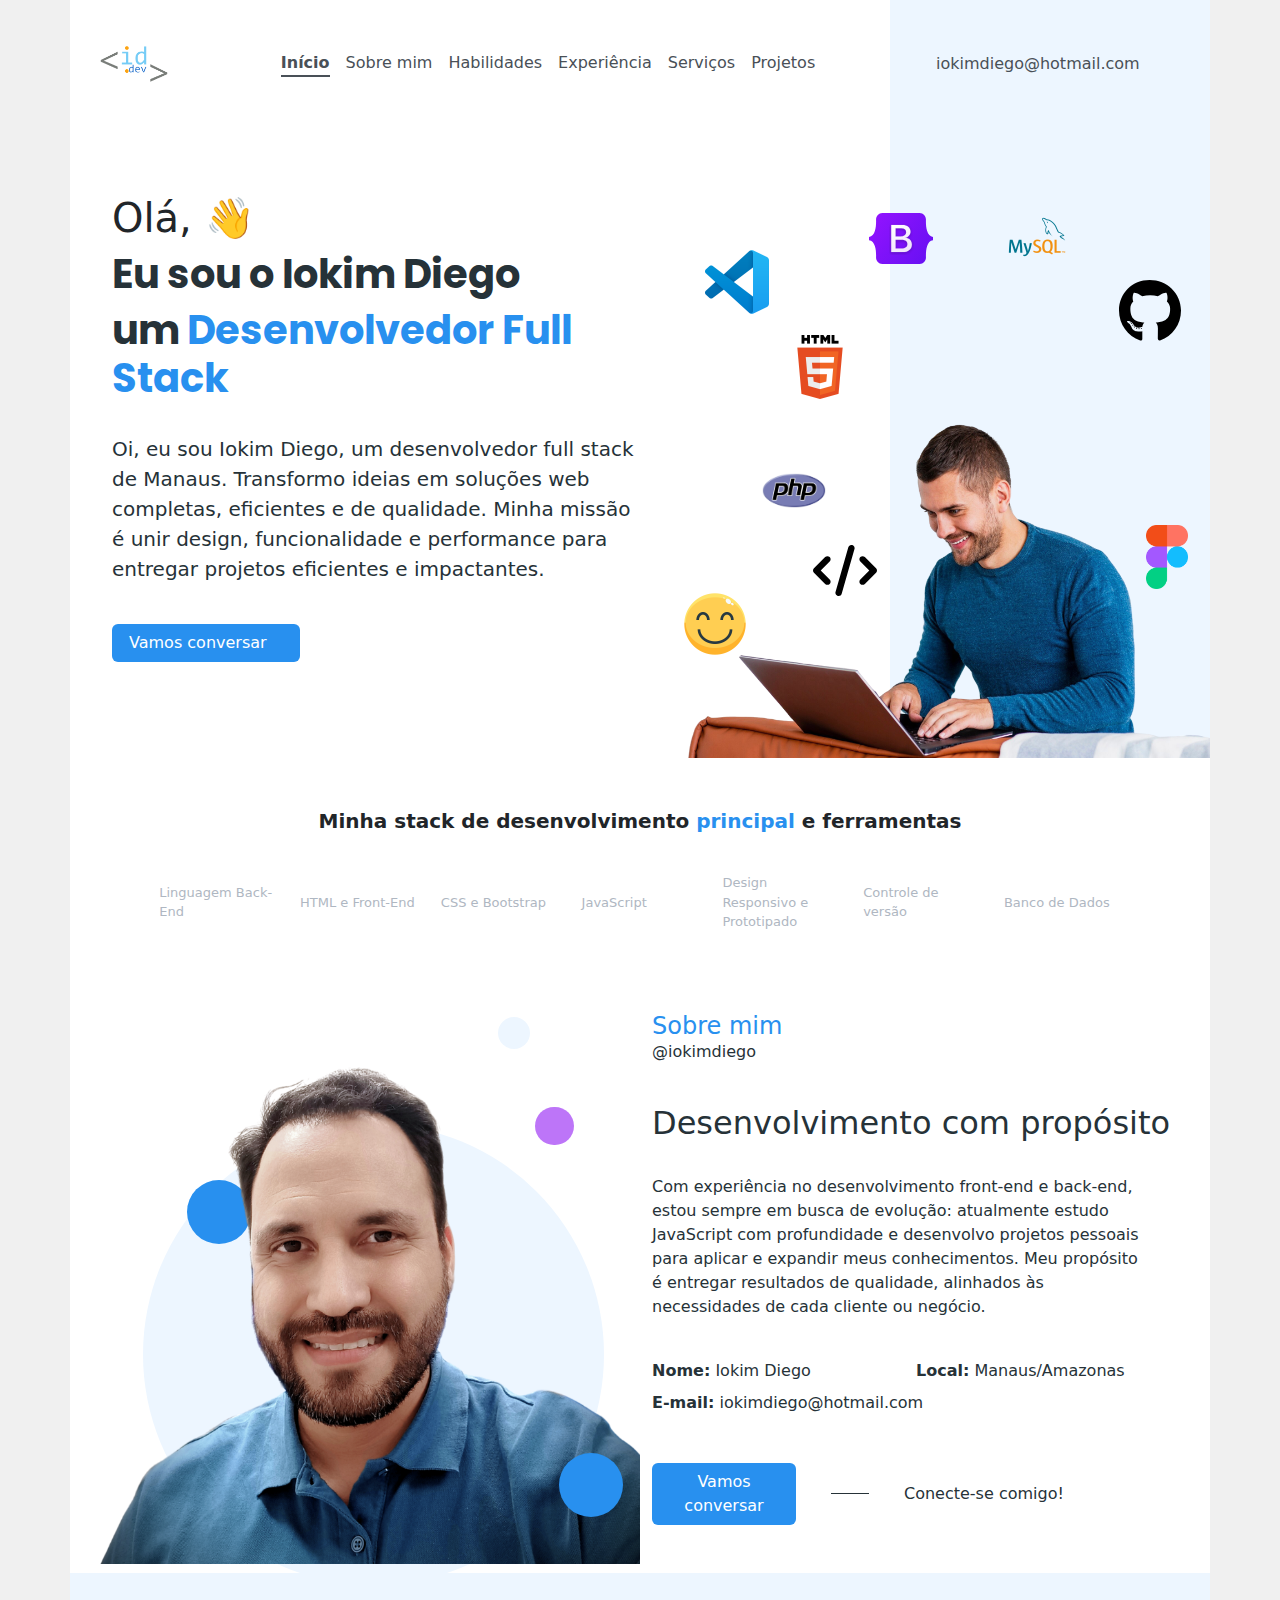
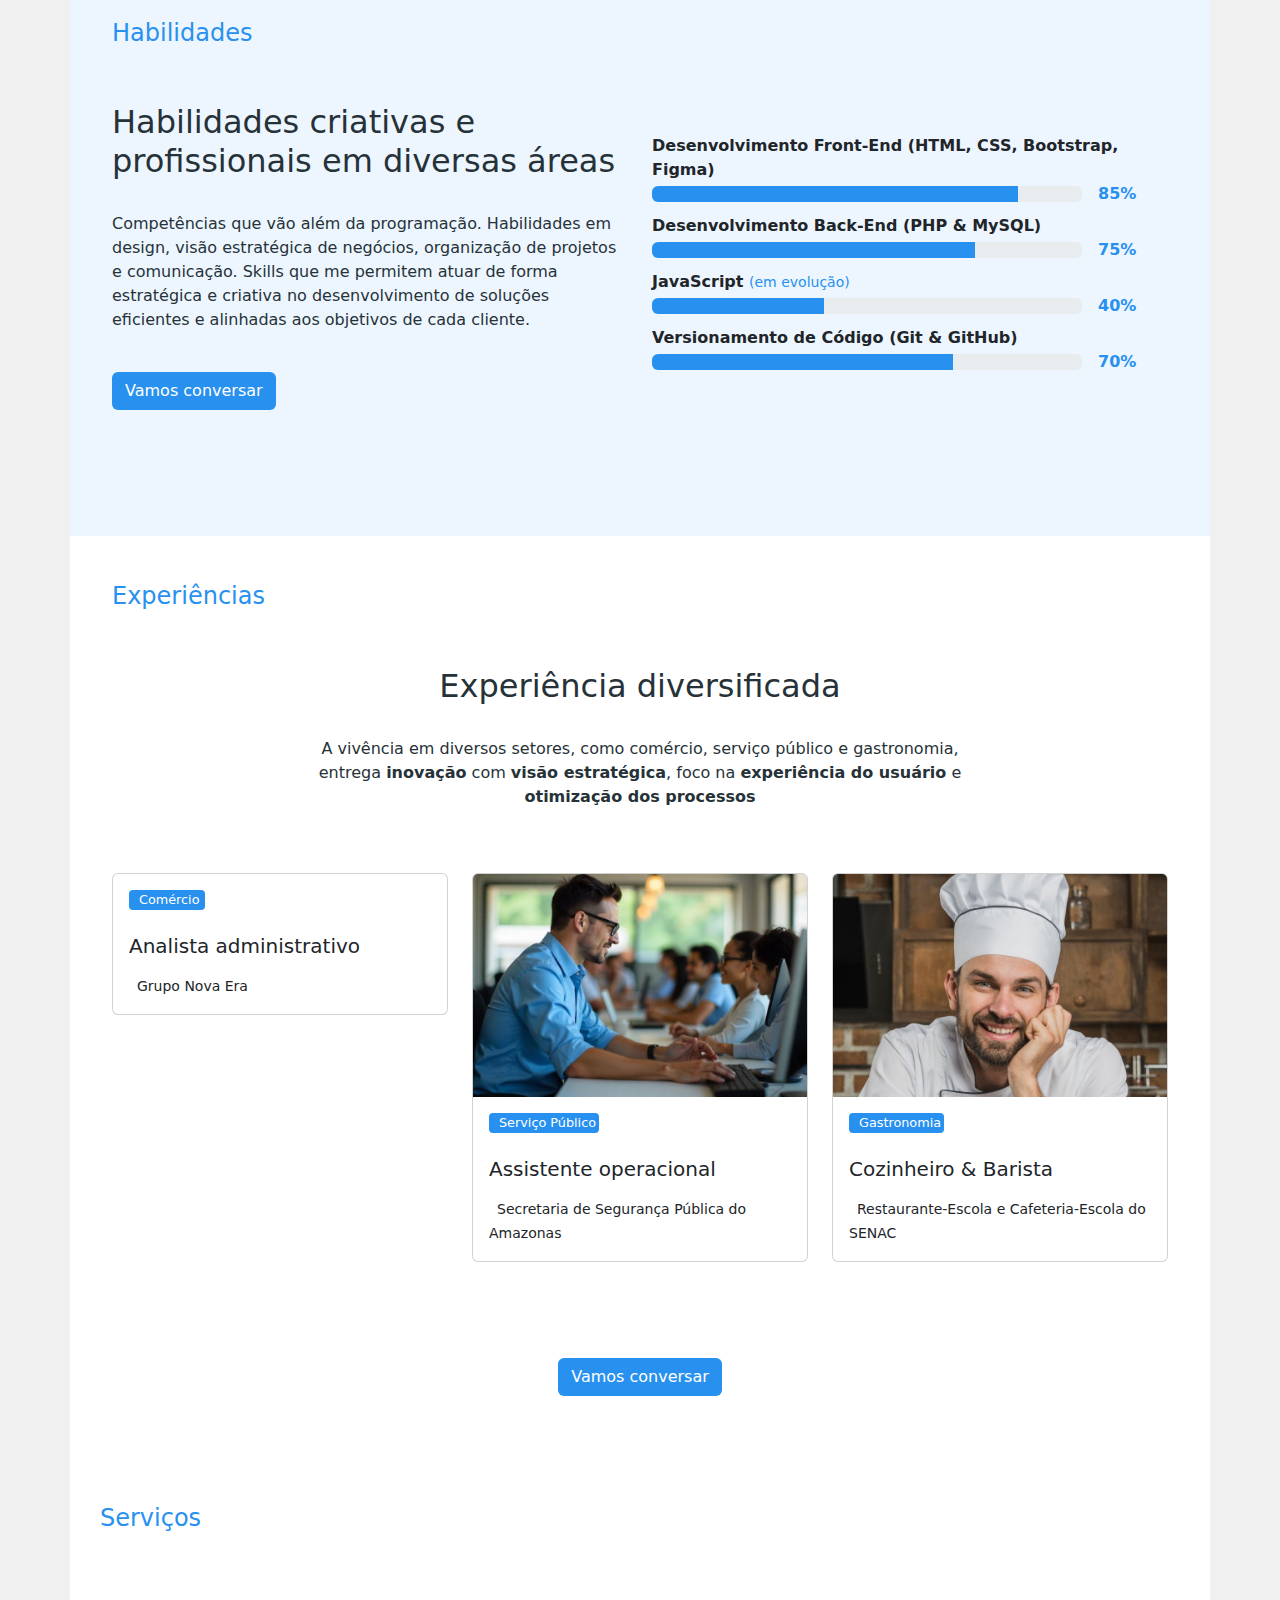
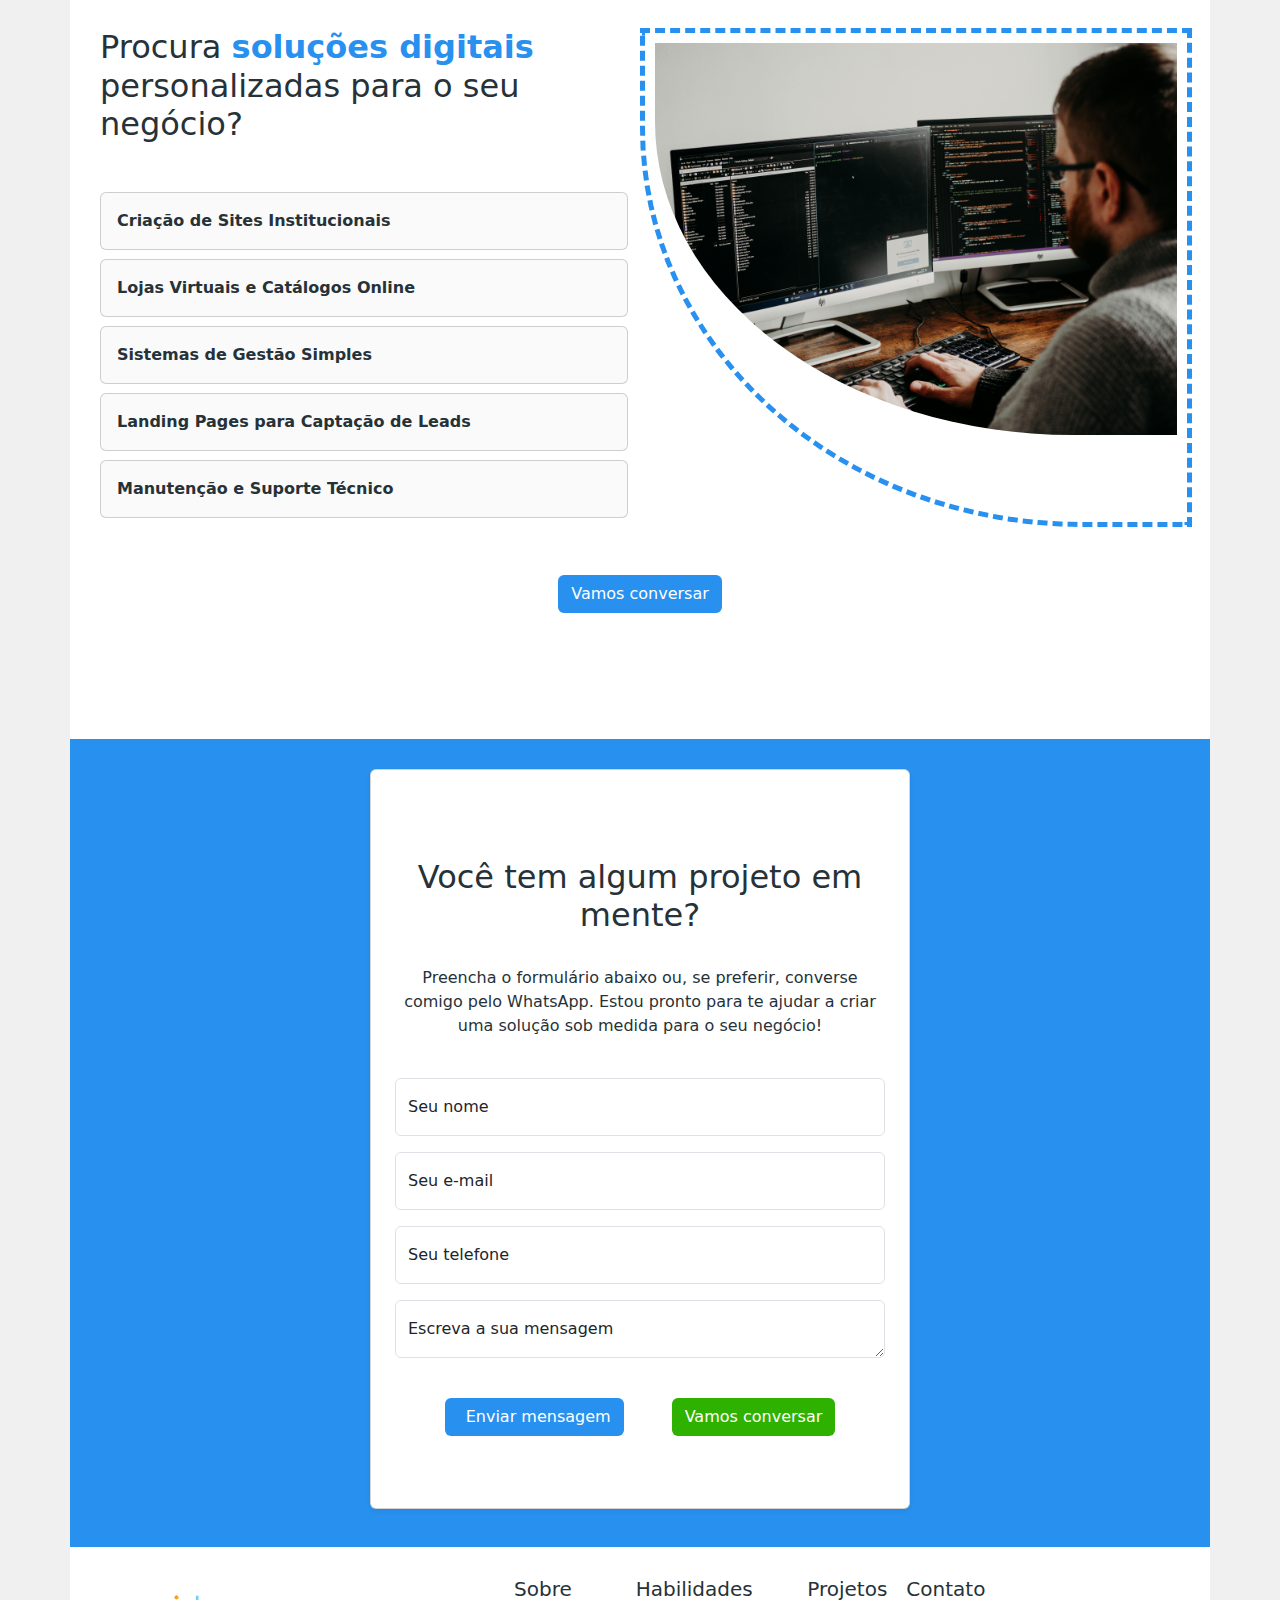
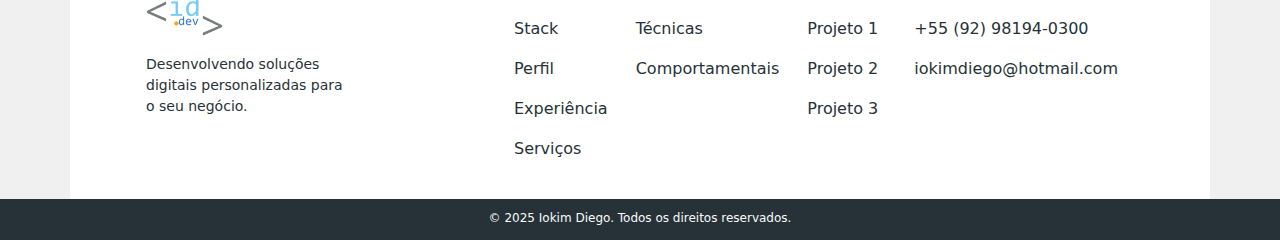
==== index.html @ f110af03 "fix(Stacks): Corrige o padding-bottom do botão conversar" ====
<!DOCTYPE html>
<html lang="pt-br">
<head>
    <meta charset="UTF-8">
    <meta name="viewport" content="width=device-width, initial-scale=1.0">
    <meta name="description" content="Portfólio de Iokim Diego, Full Stack Developer. Confira meus projetos em desenvolvimento web, design de interfaces e programação. Vamos criar algo incrível juntos!">
    <link rel="shortcut icon" href="assets/img/logo-id-dev.png">
    <link rel="stylesheet" href="assets/css/bootstrap.css">
    <link rel="stylesheet" href="assets/css/1.style-index.css">
    <link rel="stylesheet" href="https://cdnjs.cloudflare.com/ajax/libs/font-awesome/6.5.1/css/all.min.css" integrity="sha512-DTOQO9RWCH3ppGqcWaEA1BIZOC6xxalwEsw9c2QQeAIftl+Vegovlnee1c9QX4TctnWMn13TZye+giMm8e2LwA==" crossorigin="anonymous" referrerpolicy="no-referrer" />
    <link rel="preconnect" href="https://fonts.googleapis.com">
    <link rel="preconnect" href="https://fonts.gstatic.com" crossorigin>
    <link href="https://fonts.googleapis.com/css2?family=Poppins:wght@400;700&display=swap" rel="stylesheet">
    <title>Iokim Diego - Full Stack Developer</title>
</head>
<body>
    <header>
        <!-- Início da Barra de Navegação (Topo da Página)-->
         <div class="container-fluid d-flex align-items-center sticty-top d-block">
            <div class="container pb-5">
                <div class="row pb-5">
                    <!--Início da Logomarca do site-->
                    <div class="col-lg-1 col-12 text-lg-start text-center">
                        <a href="/index.html">
                            <img class="img-fluid" src="assets/img/logo-id-dev.png" width="70rem" alt="Logomarca do site">
                        </a>
                    </div>
                    <!--Fim da Logomarca do site-->
                    <!-- Início do Menu de Navegação-->
                     <div class="col-8 d-flex justify-content-center align-items-center">
                        <div>
                            <nav class="navbar navbar-expand-lg nav-underline">
                                <a href="#" class="nav-link active text-light-emphasis">Início</a>
                                <a href="#" class="nav-link text-light-emphasis">Sobre mim</a>
                                <a href="#" class="nav-link text-light-emphasis">Habilidades</a>
                                <a href="#" class="nav-link text-light-emphasis">Experiência</a>
                                <a href="#" class="nav-link text-light-emphasis">Serviços</a>
                                <a href="#" class="nav-link text-light-emphasis">Projetos</a>
                            </nav>
                        </div>
                    </div>
                    <!-- Fim do Menu de Navegação-->
                    <!-- Início do Link de e-mail -->
                     <div class="link-email col-3 d-flex justify-content-start align-items-center text-center">
                        <a class="nav-link text-light-emphasis" href=""><i class="fa-regular fa-envelope destaque-azul"></i><span class="ps-2">iokimdiego@hotmail.com</span></a>
                    </div>
                    <!-- Fim do Link de e-mail -->
                    <div class="caixa-azul-banner"></div> <!-- Retângulo azul -->
                </div>
            </div>
         </div>
        <!-- Fim da Barra de Navegação (Topo da Página)-->
    </header>
    <main>
        <!-- Início da Seção Banner -->
        <section class="banner container pt-0 pb-0 pe-0">
            <div class="container-fluid">
                <div class="row">
                    <div class="col-6 pb-5 mb-5">
                        <span class="lead display-6">Olá, 👋</span>
                        <h1 class="titulo-principal azul-escuro display-6 lead fw-bolder pt-2">Eu sou o Iokim Diego</h1>
                        <h1 class="titulo-principal azul-escuro display-6 lead fw-bolder">um <span class="destaque-azul">Desenvolvedor Full Stack</span></h1>
                        <p class="lead azul-escuro pt-4 pb-4">Oi, eu sou Iokim Diego, um desenvolvedor full stack de Manaus. Transformo ideias em soluções web completas, eficientes e de qualidade. Minha missão é unir design, funcionalidade e performance para entregar projetos eficientes e impactantes.</p>
                        <a href="#" class="btn btn-padrao ps-3 pe-3" role="button" data-bs-toggle="button">
                            <span class="pe-3">Vamos conversar</span><i class="fa-solid fa-chevron-right"></i>
                        </a>
                    </div>
                    <div class="col-6 foto-web-developer pb-0">
                        <img src="assets/img/smiley-man-working-laptop-from-home-transparente.png" alt="Foto de um Web Developer">
                        <div class="stack1"><img src="assets/img/icons/Visual_Studio_Code_1.35_icon.svg.png" alt="Logo Visual Studio"></div>
                        <div class="stack2"><img src="assets/img/icons/Bootstrap_logo.svg" alt="Logo bootstrap"></div>
                        <div class="stack3"><img src="assets/img/icons/HTML5_logo_and_wordmark.svg.png" alt="Logo HTML 5"></div>
                        <div class="stack4"><img src="assets/img/icons/Figma-logo.svg.png" alt="Logo Figma"></div>
                        <div class="stack5"><img src="assets/img/icons/PHP-logo.svg.png" alt="Logo PHP"></div>
                        <div class="stack6"><img src="assets/img/icons/github-brands.svg" alt="Logo GitHub"></div>
                        <div class="stack7"><img src="assets/img/icons/smile.png" alt="Smile"></div>
                        <div class="stack8"><img src="assets/img/icons/code-solid.svg" alt="Código"></div>
                        <div class="stack9"><img src="assets/img/icons/mysql-4096.png" alt="Logo MySQL"></div>
                        <div class="caixa-azul-banner"></div> <!-- Retângulo azul -->
                    </div>
                </div>
            </div>
        </section>
        <!-- Fim da Seção Banner -->
        <section class="stacks container pt-5">
            <div class="container-fluid">
                <div class="row pb-3">
                    <p class="lead text-center fw-bolder">Minha stack de desenvolvimento <span class="destaque-azul">principal</span> e ferramentas</p>
                </div>
                <div class="row">
                    <div class="stacks-brands d-flex justify-content-center text-center align-items-center">
                        <div class="col-2 d-flex align-items-center">
                            <i class="fa-brands fa-php"></i><span> Linguagem Back-End</span>
                        </div>
                        <div class="d-flex align-items-center">
                            <i class="fa-brands fa-html5"></i><span> HTML e Front-End</span>
                        </div>
                        <div class="d-flex align-items-center">
                            <i class="fa-brands fa-css3-alt"></i><span> CSS e Bootstrap</span>
                        </div>
                        <div class="d-flex align-items-center">
                            <i class="fa-brands fa-square-js"></i><span> JavaScript</span>
                        </div>
                        <div class="d-flex align-items-center">
                            <i class="fa-brands fa-figma"></i><span> Design Responsivo e Prototipado</span>
                        </div>
                        <div class="d-flex align-items-center">
                            <i class="fa-brands fa-github"></i><span>Controle de versão</span>
                        </div>
                        <div class="d-flex align-items-center">
                            <i class="fa-solid fa-database"></i><span>Banco de Dados</span>
                        </div>
                    </div>
                </div>
            </div>
        </section>
        <!-- Fim da Seção Stacks -->
        <section class="sobre-mim container pb-0">
            <div class="continer-fluid">
                <div class="row">
                    <div class="foto-iokim col-6">
                        <div class="fundo-circulo-azul"></div>
                        <div class="icon1"><i class="fa-solid fa-user-graduate"></i></div>
                        <div class="icon2"><i class="fa-solid fa-briefcase"></i></div>
                        <div class="icon3"></div>
                        <div class="icon4"><i class="fa-solid fa-code"></i></div>
                        <img class="img-fluid" src="assets/img/5.png" alt="Foto do Iokim">
                    </div>
                    <div class="texto-sobre-mim col-6">
                        <div class="row">   
                            <h4 class="destaque-azul pb-0 mb-0">Sobre mim</h4>
                            <p class="azul-escuro pb-4">@iokimdiego</p>
                            <h2 class="azul-escuro pb-4">Desenvolvimento com propósito</h2>
                            <p class="azul-escuro pb-4 pe-5">Com experiência no desenvolvimento front-end e back-end, estou sempre em busca de evolução: atualmente estudo JavaScript com profundidade e desenvolvo projetos pessoais para aplicar e expandir meus conhecimentos. Meu propósito é entregar resultados de qualidade, alinhados às necessidades de cada cliente ou negócio.</p>
                            <div class="azul-escuro pb-5">
                                <div class="d-flex justify-content-between pb-2">
                                    <div class="col-6">
                                        <strong class="">Nome:</strong><span class=""> Iokim Diego</span>
                                    </div>
                                    <div class="col-6">
                                        <strong class="">Local:</strong><span class=""> Manaus/Amazonas</span>
                                    </div>
                                </div>    
                                <div class="">
                                    <strong>E-mail:</strong><span class=""> iokimdiego@hotmail.com</span>
                                </div>
                            </div>
                        </div>
                        <div class="row azul-escuro align-items-center justify-content-between pe-5 pb-4 mb-4">
                            <div class="col-4">
                                <a href="#" class="btn btn-padrao" role="button" data-bs-toggle="button"><i class="fa-brands fa-whatsapp"></i> Vamos conversar</a>
                            </div>
                            <div class="linha col-1 d-flex"></div>
                            <div class="col-6 d-flex justify-content-between align-items-center">
                                <span class="azul-escuro">Conecte-se comigo!</span>
                                <div class="rede-social">
                                    <a href="https://www.linkedin.com/in/iokimdiego/" target="_blank" rel="noopener noreferrer"><i class="fa-brands fa-linkedin"></i></a>
                                    <a href="https://github.com/iokimdiego" target="_blank" rel="noopener noreferrer"><i class="fa-brands fa-square-github"></i></a>
                                </div>
                            </div>
                        </div>
                    </div>
                </div>
            </div>
        </section>
        <!-- Fim da seção Sobre mim -->
        <section class="skills container">
            <div class="container-fluid">
                <div class="row">
                    <div class="col-6 pb-5 mb-5">
                        <h4 class="destaque-azul pt-3 pb-5">Habilidades</h4>
                        <h2 class="azul-escuro pb-4">Habilidades criativas e profissionais em diversas áreas</h2>
                        <p class="azul-escuro pb-4">Competências que vão além da programação. Habilidades em design, visão estratégica de negócios, organização de projetos e comunicação. Skills que me permitem atuar de forma estratégica e criativa no desenvolvimento de soluções eficientes e alinhadas aos objetivos de cada cliente.</p>
                        <a href="#" class="btn btn-padrao" role="button" data-bs-toggle="button"><i class="fa-brands fa-whatsapp"></i> Vamos conversar</a>
                    </div>
                    <div class="col-6 d-flex align-items-center">
                        <div class="col-12">
                            <!-- 1ª Skill -->
                            <p class="fw-bolder pb-0 mb-0">Desenvolvimento Front-End (HTML, CSS, Bootstrap, Figma)</p>
                            <div class="d-flex align-items-center">
                                <div class="col-10 progress justify-content-between" role="progressbar" aria-label="Basic example" aria-valuenow="85" aria-valuemin="0" aria-valuemax="100">
                                    <div class="progress-bar fundo-azul" style="width: 85%"></div>
                                </div>
                                <span class="destaque-azul fw-bolder ps-3">85%</span>
                            </div>
                            <!-- 2ª Skill -->
                            <p class="fw-bolder mt-2 mb-0">Desenvolvimento Back-End (PHP & MySQL)</p>
                            <div class="d-flex align-items-center">
                                <div class="col-10 progress justify-content-between" role="progressbar" aria-label="Basic example" aria-valuenow="75" aria-valuemin="0" aria-valuemax="100">
                                    <div class="progress-bar fundo-azul" style="width: 75%"></div>
                                </div>
                                <span class="destaque-azul fw-bolder ps-3">75%</span>
                            </div>
                            <!-- 3ª Skill -->
                            <p class="fw-bolder mt-2 mb-0">JavaScript <small class="fw-normal destaque-azul">(em evolução)</small></p>
                            <div class="d-flex align-items-center">
                                <div class="col-10 progress justify-content-between" role="progressbar" aria-label="Basic example" aria-valuenow="40" aria-valuemin="0" aria-valuemax="100">
                                    <div class="progress-bar fundo-azul" style="width: 40%"></div>
                                </div>
                                <span class="destaque-azul fw-bolder ps-3">40%</span>
                            </div>
                            <!-- 4ª Skill -->
                            <p class="fw-bolder mt-2 mb-0">Versionamento de Código (Git & GitHub)</p>
                            <div class="d-flex align-items-center">
                                <div class="col-10 progress justify-content-between" role="progressbar" aria-label="Basic example" aria-valuenow="70" aria-valuemin="0" aria-valuemax="100">
                                    <div class="progress-bar fundo-azul" style="width: 70%"></div>
                                </div>
                                <span class="destaque-azul fw-bolder ps-3">70%</span>
                            </div>
                        </div>
                    </div>
                </div>
            </div>
        </section>
        <!-- Fim da Seção Skills -->
        <section class="experiencias container">
            <div class="container-fluid">
                <div class="row d-flex justify-content-center">
                    <h4 class="destaque-azul pt-3 pb-5">Experiências</h4>
                    <div class="col-8">
                        <h2 class="azul-escuro text-center pb-4">Experiência diversificada</h2>
                        <p class="azul-escuro text-center pb-5">A vivência em diversos setores, como comércio, serviço público e gastronomia, entrega <strong>inovação</strong> com <strong>visão estratégica</strong>, foco na <strong>experiência do usuário</strong> e <strong>otimização dos processos</strong></p>
                    </div>
                </div>
                <div class="row">
                    <div class="col-4">
                        <div class="card">
                            <img src="assets/img/portrait-successful-middle-aged-manager-businessman-holding-tablet-computer-large-warehouse-organizing-distribution.jpg" class="card-img-top img-fluid" alt="">
                            <div class="card-body">
                                <div class="legenda-setor mb-4">
                                    <p class="">Comércio</p>
                                </div>
                                <h5 class="card-title">Analista administrativo</h5>
                                <p class="card-text"></p>
                                <i class="fa-regular fa-building"></i><small class="ps-2">Grupo Nova Era</small>
                            </div>
                        </div>
                    </div>
                    <div class="col-4">
                        <div class="card">
                            <img src="assets/img/freepik__the-style-is-candid-image-photography-with-natural__87567.jpeg" class="card-img-top img-fluid" alt="">
                            <div class="card-body">
                                <div class="legenda-setor mb-4" style="width: 110px;">
                                    <p class="">Serviço Público</p>
                                </div>
                                <h5 class="card-title">Assistente operacional</h5>
                                <p class="card-text"></p>
                                <i class="fa-regular fa-building"></i><small class="ps-2">Secretaria de Segurança Pública do Amazonas</small>
                            </div>
                        </div>
                    </div>
                    <div class="col-4">
                        <div class="card">
                            <img src="assets/img/happy-professional-male-chef-looking-camera.jpg" class="card-img-top img-fluid" alt="">
                            <div class="card-body">
                                <div class="legenda-setor mb-4" style="width: 95px;">
                                    <p class="">Gastronomia</p>
                                </div>
                                <h5 class="card-title">Cozinheiro & Barista</h5>
                                <p class="card-text"></p>
                                <i class="fa-regular fa-building"></i><small class="ps-2">Restaurante-Escola e Cafeteria-Escola do SENAC</small>
                            </div>
                        </div>
                    </div>
                </div>
                <div class="text-center pt-5 mt-5 mb-5"><a href="#" class="btn btn-padrao" role="button" data-bs-toggle="button"><i class="fa-brands fa-whatsapp"></i> Vamos conversar</a></div>
            </div>
        </section>
        <!-- Fim da seção Experiência -->
        <section class="servicos container-fluid" id="servicos">
            <div class="container">
                <div class="row">
                    <h4 class="destaque-azul pb-5 mb-5">Serviços</h4>
                    <div class="col-6">
                        <h2 class="azul-escuro pb-4 mb-4">Procura <strong class="destaque-azul">soluções digitais</strong> personalizadas para o seu negócio?</h2>
                        <div class="col-12">
                            <!-- Serviço 1 -->
                            <div class="servicos">
                                <div class="card card-servico">
                                    <div class="card-body d-flex justify-content-between align-items-center">
                                        <span class="azul-escuro fw-bolder">Criação de Sites Institucionais</span>
                                        <i class="fa-solid fa-chevron-down"></i>
                                    </div>
                                </div>
                                <p class="paragrafo">
                                    Desenvolvimento de sites profissionais para empresas, profissionais autônomos e prestadores de serviço.
                                </p>
                            </div>
                            <!-- Serviço 2 -->
                            <div class="servicos">
                                <div class="card card-servico">
                                    <div class="card-body d-flex justify-content-between align-items-center">
                                        <span class="azul-escuro fw-bolder">Lojas Virtuais e Catálogos Online</span>
                                        <i class="fa-solid fa-chevron-down"></i>
                                    </div>
                                </div>
                                <p class="paragrafo">
                                    Configuração e personalização de plataformas de e-commerce e catálogos virtuais.
                                </p>
                            </div>
                            <!-- Serviço 3 -->
                            <div class="servicos">
                                <div class="card card-servico">
                                    <div class="card-body d-flex justify-content-between align-items-center">
                                        <span class="azul-escuro fw-bolder">Sistemas de Gestão Simples</span>
                                        <i class="fa-solid fa-chevron-down"></i>
                                    </div>
                                </div>
                                <p class="paragrafo">
                                    Desenvolvimento de sistemas internos para organização de clientes, pedidos, estoque e tarefas.
                                </p>
                            </div>
                            <!-- Serviço 4 -->
                            <div class="servicos">
                                <div class="card card-servico">
                                    <div class="card-body d-flex justify-content-between align-items-center">
                                        <span class="azul-escuro fw-bolder">Landing Pages para Captação de Leads</span>
                                        <i class="fa-solid fa-chevron-down"></i>
                                    </div>
                                </div>
                                <p class="paragrafo">
                                    Criação de páginas de alta conversão para campanhas de marketing digital.
                                </p>
                            </div>
                            <!-- Serviço 5 -->
                            <div class="servicos">
                                <div class="card card-servico">
                                    <div class="card-body d-flex justify-content-between align-items-center">
                                        <span class="azul-escuro fw-bolder">Manutenção e Suporte Técnico</span>
                                        <i class="fa-solid fa-chevron-down"></i>
                                    </div>
                                </div>
                                <p class="paragrafo">
                                    Atualização, correção de erros e suporte para sites e sistemas web.
                                </p>
                            </div>
                        </div>
                    </div>
                    <div class="foto-programador col-6">
                        <img src="assets/img/pexels-fotios-photos-16129724.jpg" class="img-fluid" alt="Foto de um programador">
                    </div>
                </div>
                <div class="text-center pt-5 pb-5 mb-5"><a href="#" class="btn btn-padrao" role="button" data-bs-toggle="button"><i class="fa-brands fa-whatsapp"></i> Vamos conversar</a></div>
            </div>
        </section>
        <!-- Fim da seção Serviços -->
        <section class="projeto container-fluid">
            <div class="container d-flex justify-content-center fundo-azul">
                <div class="card col-12 col-md-8 col-lg-6 shadow-sm p-4 mb-2 bg-gray d-flex justify-content-center">
                    <div class="row">
                        <div class="col-12">
                            <h2 class="azul-escuro text-center mt-3 pt-md-5 pb-md-4">Você tem algum projeto em mente?</h2>
                            <p class="azul-escuro text-center pb-md-4">Preencha o formulário abaixo ou, se preferir, converse comigo pelo WhatsApp. Estou pronto para te ajudar a criar uma solução sob medida para o seu negócio!</p>
                        </div>
                    </div>
                    <div class="row">
                        <div class="col-12">
                            <form action="">
                                <fieldset>
                                    <legend class="visually-hidden">Formulário de Contato</legend>
                                    <div class="form-floating mb-3">
                                        <input type="text" class="form-control" id="nome" placeholder="Digite seu nome" aria-describedby="nomeHelp" required>
                                        <label for="nome">Seu nome</label>
                                        <div id="nomeHelp" class="form-text ps-3 text-danger"></div>
                                    </div>
                                    <div class="form-floating mb-3">
                                        <input type="email" class="form-control" id="email" placeholder="Digite seu e-mail" aria-describedby="emailHelp" required type="email">
                                        <label for="email">Seu e-mail</label>
                                        <div id="emailHelp" class="form-text"></div>
                                    </div>
                                    <div class="form-floating mb-3">
                                        <input type="tel" class="form-control" id="telefone" placeholder="Digite seu telefone" aria-describedby="telefoneHelp" pattern="^\([0-9]{2}\) [0-9]{4,5}-[0-9]{4}$">
                                        <label for="telefone" class="form-label">Seu telefone</label>
                                        <div id="telefoneHelp" class="form-text"></div>
                                    </div>
                                    <div class="form form-floating mb-3">
                                        <textarea name="mensagem" id="mensagem" class="form-control" placeholder="Digite a sua mensagem" rows="5" required></textarea>
                                        <label for="mensagem" class="form-label">Escreva a sua mensagem</label>
                                    </div>
                                    <div class="d-flex justify-content-center pt-4 pb-5">
                                        <button type="submit" class="btn btn-padrao me-4"><i class="fa-regular fa-paper-plane"></i><span class="ms-2">Enviar mensagem</span></button>
                                        <div class=""><a href="#" class="btn fundo-verde ms-4" role="button"><i class="fa-brands fa-whatsapp"></i> Vamos conversar</a></div>
                                    </div>
                                </fieldset>
                            </form>
                        </div>
                    </div>
                </div>
            </div>
        </section>
        <!-- Fim da Seção Projetos: Formulário de Contato -->
    </main>
    <footer class="container-fluid p-0">
        <div class="container">
            <div class="row justify-content-center">
                <div class="col-4 logo-rodape">
                    <img src="assets/img/logo-id-dev.png" class="img-fluid logo-id-dev" alt="Logo ID Dev">
                    <p class="azul-escuro">Desenvolvendo soluções digitais personalizadas para o seu negócio.</p>
                    <div class="rede-social">
                        <a href="https://www.linkedin.com/in/iokimdiego/" target="_blank" rel="noopener noreferrer"><i class="fa-brands fa-linkedin azul-escuro"></i></a>
                        <a href="https://github.com/iokimdiego" target="_blank" rel="noopener noreferrer"><i class="fa-brands fa-square-github azul-escuro"></i></a>
                    </div>
                </div>
                <!-- Menu Nav do Rodapé -->
                <div class="col-7 d-flex justify-content-between">
                    <!-- 1ª Coluna: Sobre -->
                    <div class="">
                        <ul class="nav flex-column">
                            <h5 class="azul-escuro">Sobre</h5>
                            <li class="nav-item"><a href="#" class="nav-link azul-escuro ps-0">Stack</a></li>
                            <li class="nav-item"></li><a href="#" class="nav-link azul-escuro ps-0">Perfil</a></li>
                            <li class="nav-item"></li><a href="#" class="nav-link azul-escuro ps-0">Experiência</a></li>
                            <li class="nav-item"></li><a href="#" class="nav-link azul-escuro ps-0">Serviços</a></li>
                        </ul>
                    </div>
                    <!-- 2ª Coluna: Habilidades -->
                    <div class="">
                        <ul class="nav flex-column">
                            <h5 class="azul-escuro">Habilidades</h5>
                            <li class="nav-item"><a href="#" class="nav-link azul-escuro ps-0">Técnicas</a></li>
                            <li class="nav-item"><a href="#" class="nav-link azul-escuro ps-0">Comportamentais</a></li>
                        </ul>
                    </div>
                    <!-- 3ª Coluna: Projetos -->
                    <div class="">
                        <ul class="nav flex-column">
                            <h5 class="azul-escuro">Projetos</h5>
                            <li class="nav-item"><a href="#" class="nav-link azul-escuro ps-0">Projeto 1</a></li>
                            <li class="nav-item"><a href="#" class="nav-link azul-escuro ps-0">Projeto 2</a></li>
                            <li class="nav-item"><a href="#" class="nav-link azul-escuro ps-0">Projeto 3</a></li>
                        </ul>
                    </div>
                    <!-- 4ª Coluna: Contato -->
                    <div class="">
                        <ul class="nav flex-column">
                            <h5 class="azul-escuro">Contato</h5>
                            <li class="nav-item"><a href="#" class="nav-link azul-escuro ps-0"><i class="fa-brands fa-whatsapp me-2"></i>+55 (92) 98194-0300</a></li>
                            <li class="nav-item"><a href="#" class="nav-link azul-escuro ps-0"><i class="fa-regular fa-envelope me-2"></i>iokimdiego@hotmail.com</a></li>
                        </ul>
                    </div>
                </div>
            </div>
        </div>
        <div class="col-12 copyright-bar">
            <p>&copy; 2025 Iokim Diego. Todos os direitos reservados.</p>
        </div>
    </footer>
    <!-- Área de Adição do Javascript -->
     <script src="assets/js/1.index.js"></script>
    <script src="https://code.jquery.com/jquery-3.5.1.slim.min.js"></script>
    <script src="https://cdn.jsdelivr.net/npm/@popperjs/core@2.5.4/dist/umd/popper.min.js"></script>
    <script src="https://stackpath.bootstrapcdn.com/bootstrap/4.5.2/js/bootstrap.js"></script>
</body>
</html>
---- assets/css/1.style-index.css ----
/* Folha de estilos style-index */

/* Essa folha de estilos é utilizada na estilização do arquivo index.html e segue a sequência abaixo:
  1 - Esilizações Gerais
  2 - Cores padrões do tema
  3 - Estilizaçao do Header
      3.1 - Estilização do ícone de e-mail do header
  4 - Estilização do banner principal
  5 - Estilização da seção Stacks
  6 - Estilização da seção Sobre mim
  7 - Estilização da seção Skills
  8 - Estilização da seção Experiências
  9 - Estilização da seção Serviços
  10 - Estilização do Rodapé
*/

/* 1 - Estilizações Gerais*/

body {
    background-color: #f0f0f0;
    height: 100vh;
    margin: 0;
    /* font-family: 'Poppins', sans-serif; */
}

.container {
    background: #fff;
    padding: 30px;
    /* border-radius: 10px; */
    /* box-shadow: 0 4px 8px rgba(0, 0, 0, 0.1); */
}


/* 2 - Cores padrões do tema */
.destaque-azul {
    color: #2890EF;
}
.azul-escuro {
    color: #263238;
}
.fundo-azul {
  background-color: #2890EF;
}

.fundo-verde {
  background-color: #2FB100;
  color: #fff;
}


/* 3 - Estilizaçao do Header */

header .container{
  position: relative;
}

.link-email {
  z-index: 2;
}

.titulo-principal {
    font-family: 'Poppins', sans-serif;
    /* color: #26272A; */
}


/* 3.1 - Estilização do ícone de e-mail do header */

.btn-padrao {
    background-color: #2890EF;
    color: #fff;
}


/* 4 - Estilização do banner principal */

.foto-web-developer{
    margin: 0;
    padding: 0;
    position: relative;
    overflow: hidden;
}

.foto-web-developer img {
    display: block;
    width: 100%;
    height: auto;
    position: absolute;
    bottom: 0;
    right: 0;
    z-index: 3;
    object-fit: contain;
}

.stack1, .stack2, .stack3, .stack4, .stack5,
.stack6, .stack7, .stack8, .stack9 {
  width: 5vw;
  height: 5vw;
  display: flex;
  border-radius: 50%;
  position: absolute;
  justify-content: center;
  align-items: center;
  color: white;
  font-size: 1.2vw;
  z-index: 2;
}

.stack1 img, .stack2 img, .stack3 img, .stack4 img, .stack5 img,
.stack6 img, .stack7 img, .stack8 img, .stack9 img {
    max-width: 100%;
    max-height: 100%;
    object-fit: contain; /* Garante que a imagem caiba dentro da div */
}

.stack1 {
    top: 10%;
    left: 9%;
  }

  .stack2 {
    top: 1%;
    right: 50%;
  }

  .stack3 {
    top: 25%;
    left: 24%;
  }

  .stack4 {
    bottom: 30%;
    right: 2%;
  }

  .stack5 {
    width: 64px;
    height: 64px;
    top: 50%;
    left: 25%;
    transform: translate(-50%, -50%); /* Centraliza a div */
  }

  .stack6 {
    top: 15%;
    right: 5%;
  }

  .stack7 {
    bottom: 18%;
    left: 5%;
  }

  .stack8 {
    top: 60%;
    right: 60%;
    color: #263238;
  }

  .stack9 {
    width: 64px;
    height: 64px;
    top: 2%;
    left: 63%;
  }

  .caixa-azul-banner{
    background-color: #EDF6FF;
    width: 25vw;
    height: 100%;
    display: flex;
    position: absolute;
    z-index: 1;
    top: 0;
    right: 0;

  }

  /* Media query para telas menores (celulares) */
@media (max-width: 768px) {
  .foto-web-developer {
      /* Ajustes para layout de celular */
      text-align: center; /* Exemplo: centralizar conteúdo */
  }

  .foto-web-developer img {
      position: static; /* A imagem volta ao fluxo normal */
      width: 80%; /* Ocupa menos largura */
      margin: 0 auto 20px; /* Centralizar e adicionar margem abaixo */
  }

  .stack1, .stack2, .stack3, .stack4, .stack5,
  .stack6, .stack7, .stack8, .stack9 {
      position: static; /* As stacks voltam ao fluxo normal */
      width: 40px;
      height: 40px;
      font-size: 14px;
      margin: 5px;
  }

  .stack5, .stack9 {
    width: 50px;
    height: 50px;
    font-size: 16px;
  }

  .caixa-azul-banner {
      position: static; /* Volta ao fluxo normal */
      width: 100%;
      height: auto;
      /* Outros ajustes para a caixa azul no layout de celular */
  }

  .col-6:first-child {
    /* Ajustes para a coluna de texto no celular */
    order: 2; /* Coloca a coluna de texto abaixo da imagem */
    text-align: center;
  }

  .col-6:last-child {
    /* Ajustes para a coluna da imagem no celular */
    order: 1; /* Coloca a coluna da imagem acima da coluna de texto */
  }

  .banner .row {
    flex-direction: column-reverse; /* Inverte a ordem das colunas */
  }
}

/* 5 - Estilização da seção Stacks */

  .stacks-brands {
    color: #AFB7C2;
    font-size: 16px;
    display: flex; /* Ativa o Flexbox para os filhos diretos */
    justify-content: space-between; /* Distribui o espaço igualmente entre os itens */
    align-items: center; /* Alinha os itens verticalmente ao centro (opcional) */
    flex-wrap: wrap; /* Permite que os itens quebrem para a próxima linha em telas menores */
}

.stacks-brands > div {
  display: flex; /* Garante que ícone e span fiquem lado a lado */
  align-items: center; /* Alinha ícone e span verticalmente */
  text-align: left; /* Alinha o texto do span à esquerda */
  margin-bottom: 15px; /* Adiciona um pouco de espaço abaixo de cada dupla (para quando quebrarem) */
  flex-grow: 1; /* Faz com que cada div ocupe o mesmo espaço disponível */
  flex-basis: calc(14.28% - 10px); /* Define uma largura base para cada item (100% / 7 itens) - margem */
  max-width: calc(14.28% - 10px); /* Define uma largura máxima para evitar que cresçam demais */
  padding: 5px; /* Adiciona um pouco de espaçamento interno */
}

  .stacks-brands i {
    font-size: 52px;
    padding-right: 4px;
  }
  .stacks-brands span {
    padding-right: 4px;
    font-size: 13px;
    padding-left: 3px;
    padding-right: 8px;
  }

/* Media query para telas menores*/
@media (max-width: 768px) {
  .stacks-brands {
      justify-content: space-around; /* Distribui o espaço com um pouco mais de folga nas laterais */
  }

  .stacks-brands > div {
      flex-basis: calc(50% - 10px); /* Dois itens por linha em telas menores */
      max-width: calc(50% - 10px);
      margin-bottom: 20px;
  }

  .stacks-brands > div.col-2 {
      flex-basis: calc(100% - 10px); /* Ocupa a largura total em telas menores */
      max-width: calc(100% - 10px);
      justify-content: center;
  }
}

/* 6 - Estilização da seção Sobre mim */

.sobre-mim {

}

.foto-iokim {
  margin: 0;
  padding: 0;
  position: relative;
  overflow: hidden;
}

.icon1, .icon2, .icon3, .icon4 {
  display: flex;
  border-radius: 50%;
  position: absolute;
  justify-content: center;
  align-items: center;
  color: white;
  font-size: 1.2vw;
  z-index: 2;
}

/* Ícone do aluno fa-user-graduate */
.icon1 {
  border-radius: 50%;
  width: 5vw;
  height: 5vw;
  background-color: #2890EF;
  font-size: 3vw;
  top: 30%;
  left: 18%;
}
/* Ícone da maleta fa-briefcase-solid */
.icon2 {
  border-radius: 50%;
  width: 3vw;
  height: 3vw;
  background-color: #BD75F8;
  top: 17%;
  right: 12%;
  font-size: 2vw;
}
.icon3 {
  border-radius: 50%;
  width: 2.5vw;
  height: 2.5vw;
  background-color: #EDF6FF;
  top: 1%;
  right: 20%;
}
/* Ícone fa-code */
.icon4 {
  border-radius: 50%;
  width: 5vw;
  height: 5vw;
  background-color: #2890EF;
  bottom: 10%;
  right: 3%;
  font-size:2.8vw;
  z-index: 4;
}

.fundo-circulo-azul {
  width: 36vw;
  height: 36vw;
  border-radius: 50%;
  background-color: #EDF6FF;
  position: absolute;
  display: flex;
  justify-content: center;
  text-align: center;
  object-fit: contain;
  z-index: 1;
  left: 10%;
  top: 20%;
}

.foto-iokim img {
  width: auto;
  max-height: 120%;
  /* height: auto; */
  display: flex;
  top: 0;
  right: 0;
  position: absolute;
  z-index: 3;
}

.linha {
  background-color: #263238;
  width: 3vw;
  height: 1px;
}

.rede-social {
  font-size: 2vw;
}

/* 7 - Estilização da seção Skills */

.skills {
  background-color: #EDF6FF;
}

/* 8 - Estilização da seção Experiências */

.legenda-setor {
  width: 76px;
  background-color: #2890EF;
  border-radius: 4px;
  padding-left: 10px;
  padding-bottom: 0px;
  display: flex;
  justify-content:left;
  align-items: center;
  text-align: center;
}

.legenda-setor p {
  font-size: 0.8em;
  color: #fff;
  padding: 0;
  margin: 0;
}

/* 9 - Estilização da seção Experiências */

.card-servico {
  background-color:#fafafa;
}

.card-servico i {
  color: #AFB7C2;
  
}

.servicos {
  position: relative;
}

.servicos span {
  cursor: pointer;
}

.servicos i {
  cursor: pointer;
}

.servicos p {
  border-right: thin solid #dddddd;
  border-bottom: thin solid #dddddd;
  border-left: thin solid #dddddd;
  margin-top: -8px;
  border-radius: 0 0 8px 8px;
  padding: 0 24px;
  height: 0;
  overflow: hidden;
  opacity: 0;
  transition: 0.2s;
}

.servicos.ativa p {
  overflow: visible;
  height: fit-content;
  opacity: 1;
  padding: 24px;
  margin-top: -12px;
}

.foto-programador {
  border: 5px dashed #2890EF;
  border-radius: 0 0 0 80%;
  padding: 10px;
}

.foto-programador img {
  border-radius: 0 0 0 80%;
}

/* 10 - Estilização do Rodapé */

.logo-rodape img{
  width: 6vw;
}

.logo-rodape p {
  font-size: 14px;
  width: 16vw;
}

.copyright-bar {
  background-color: #263238;
  color: #fafafa;
  font-size: 12px;
  height: 41px;
  display: flex;
  justify-content: center;
  align-content: center;
}

.copyright-bar p {
  margin-top: 10px;
}
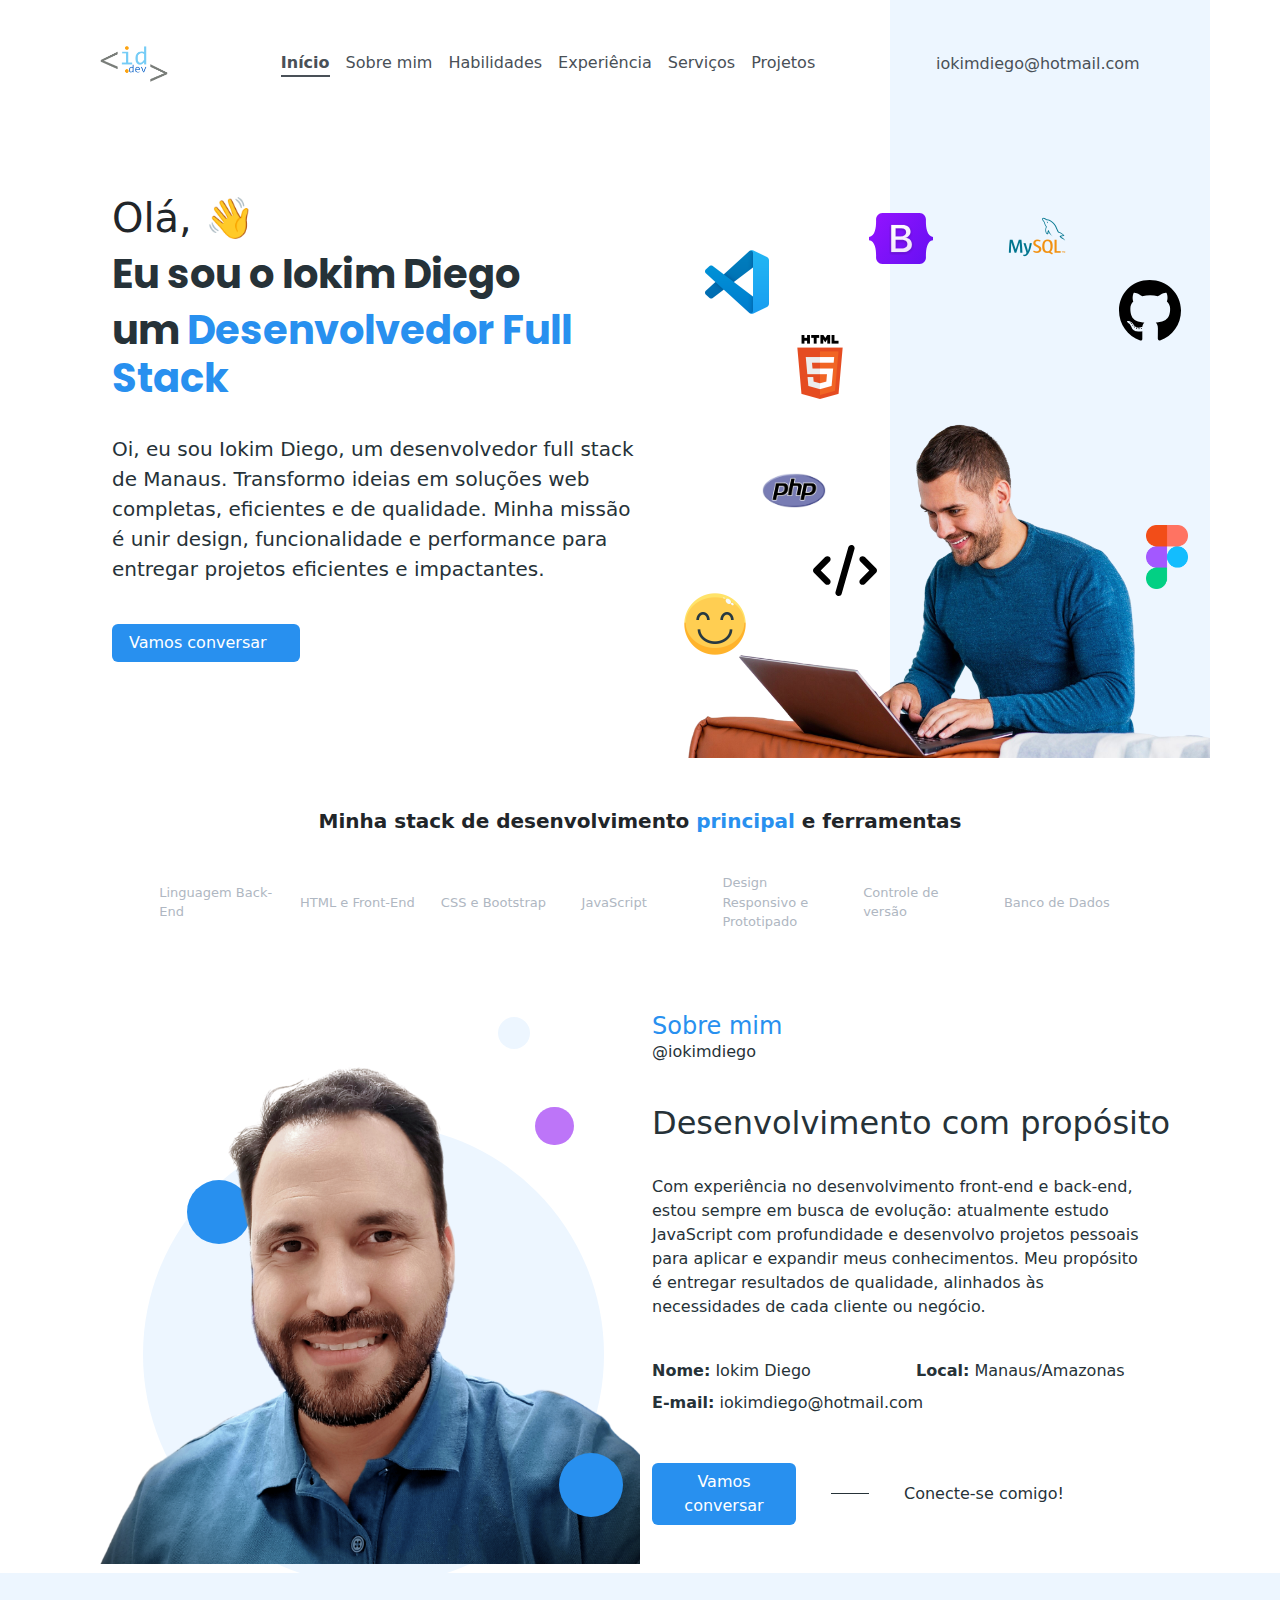
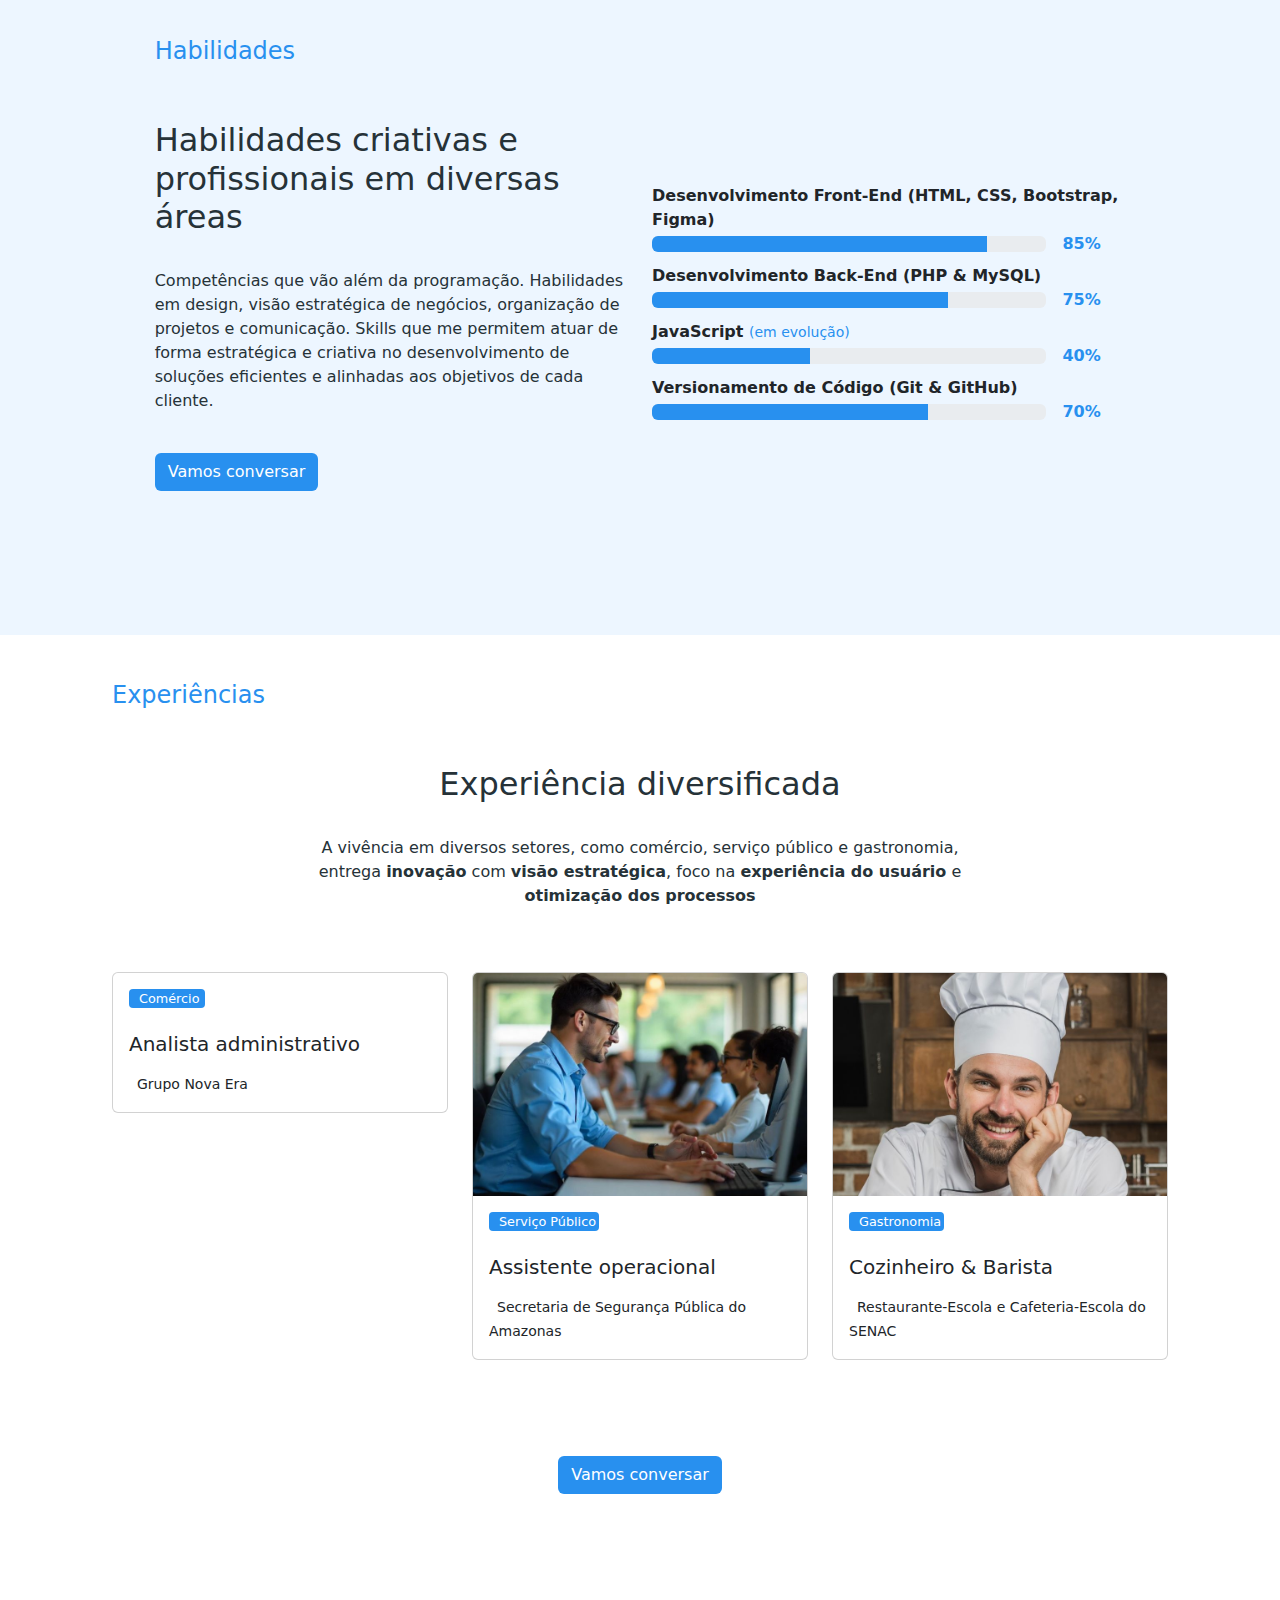
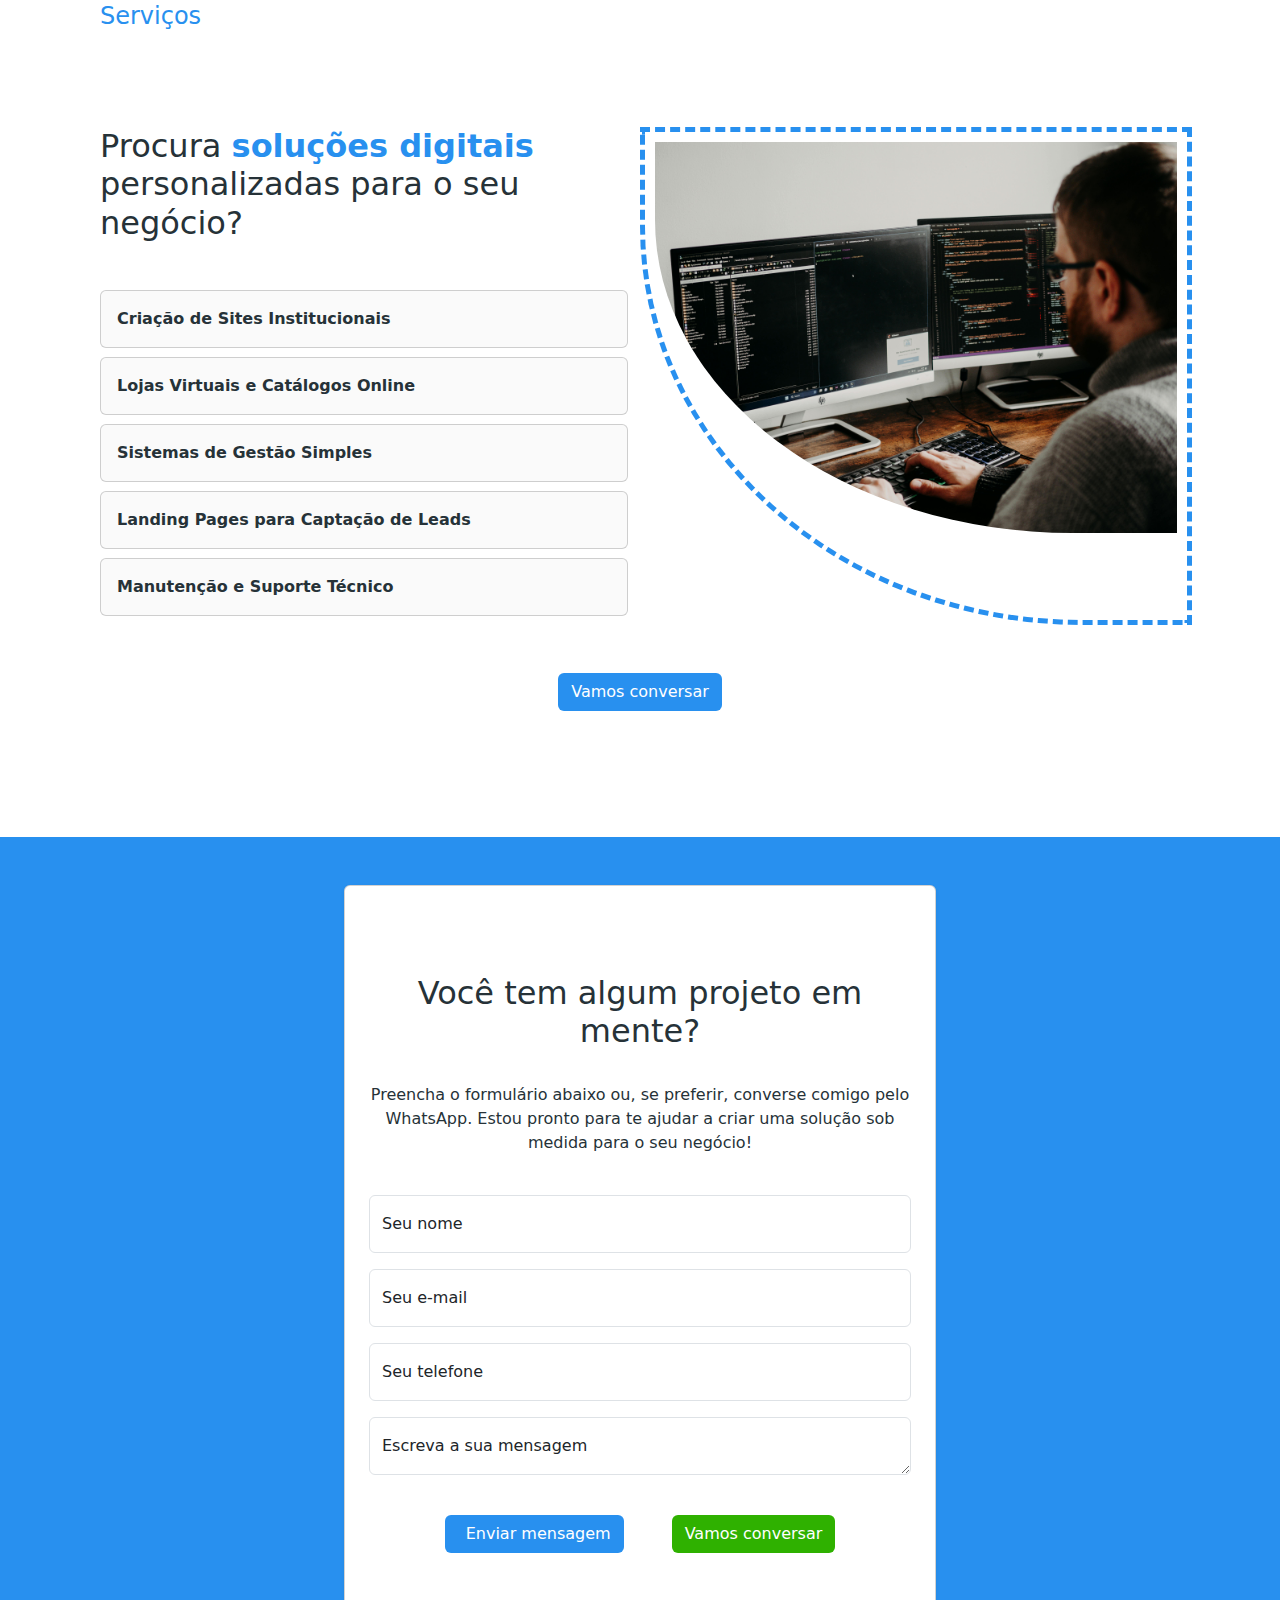
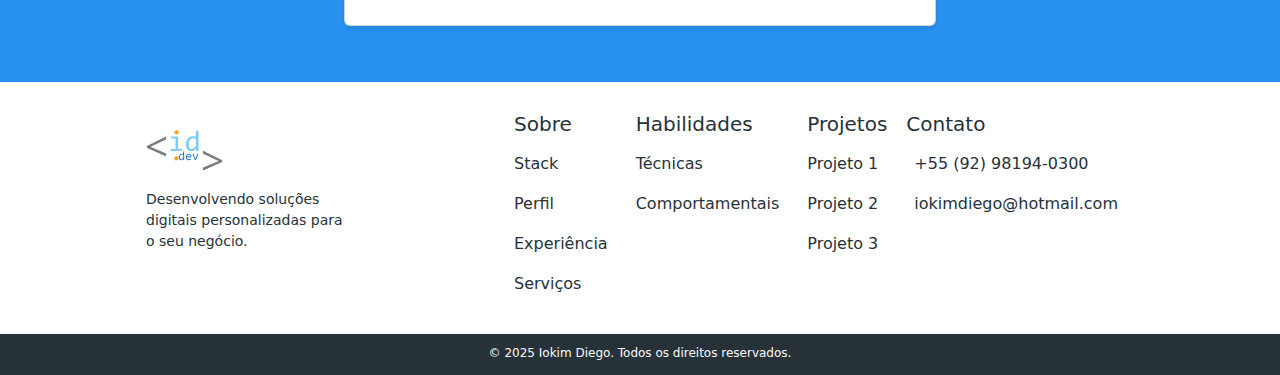
==== commit 45928754: "fix(index): Corrige a estrutura das seções e muda a cor do fundo da página para branca" ====
--- a/index.html
+++ b/index.html
@@ -14,7 +14,7 @@
     <title>Iokim Diego - Full Stack Developer</title>
 </head>
 <body>
-    <header>
+    <header id="inicio">
         <!-- Início da Barra de Navegação (Topo da Página)-->
          <div class="container-fluid d-flex align-items-center sticty-top d-block">
             <div class="container pb-5">
@@ -164,8 +164,8 @@
             </div>
         </section>
         <!-- Fim da seção Sobre mim -->
-        <section class="skills container">
-            <div class="container-fluid">
+        <section class="skills d-flex justify-content-center">
+            <div class="col-10 p-5">
                 <div class="row">
                     <div class="col-6 pb-5 mb-5">
                         <h4 class="destaque-azul pt-3 pb-5">Habilidades</h4>
@@ -344,8 +344,8 @@
             </div>
         </section>
         <!-- Fim da seção Serviços -->
-        <section class="projeto container-fluid">
-            <div class="container d-flex justify-content-center fundo-azul">
+        <section class="projeto">
+            <div class="d-flex justify-content-center fundo-azul p-5">
                 <div class="card col-12 col-md-8 col-lg-6 shadow-sm p-4 mb-2 bg-gray d-flex justify-content-center">
                     <div class="row">
                         <div class="col-12">
--- a/assets/css/1.style-index.css
+++ b/assets/css/1.style-index.css
@@ -17,7 +17,7 @@
 /* 1 - Estilizações Gerais*/
 
 body {
-    background-color: #f0f0f0;
+    background-color: #fff;
     height: 100vh;
     margin: 0;
     /* font-family: 'Poppins', sans-serif; */
@@ -460,7 +460,13 @@
   border-radius: 0 0 0 80%;
 }
 
-/* 10 - Estilização do Rodapé */
+/* 10 - Estilização do Projeto */
+.projeto {
+  
+}
+
+
+/* 11 - Estilização do Rodapé */
 
 .logo-rodape img{
   width: 6vw;
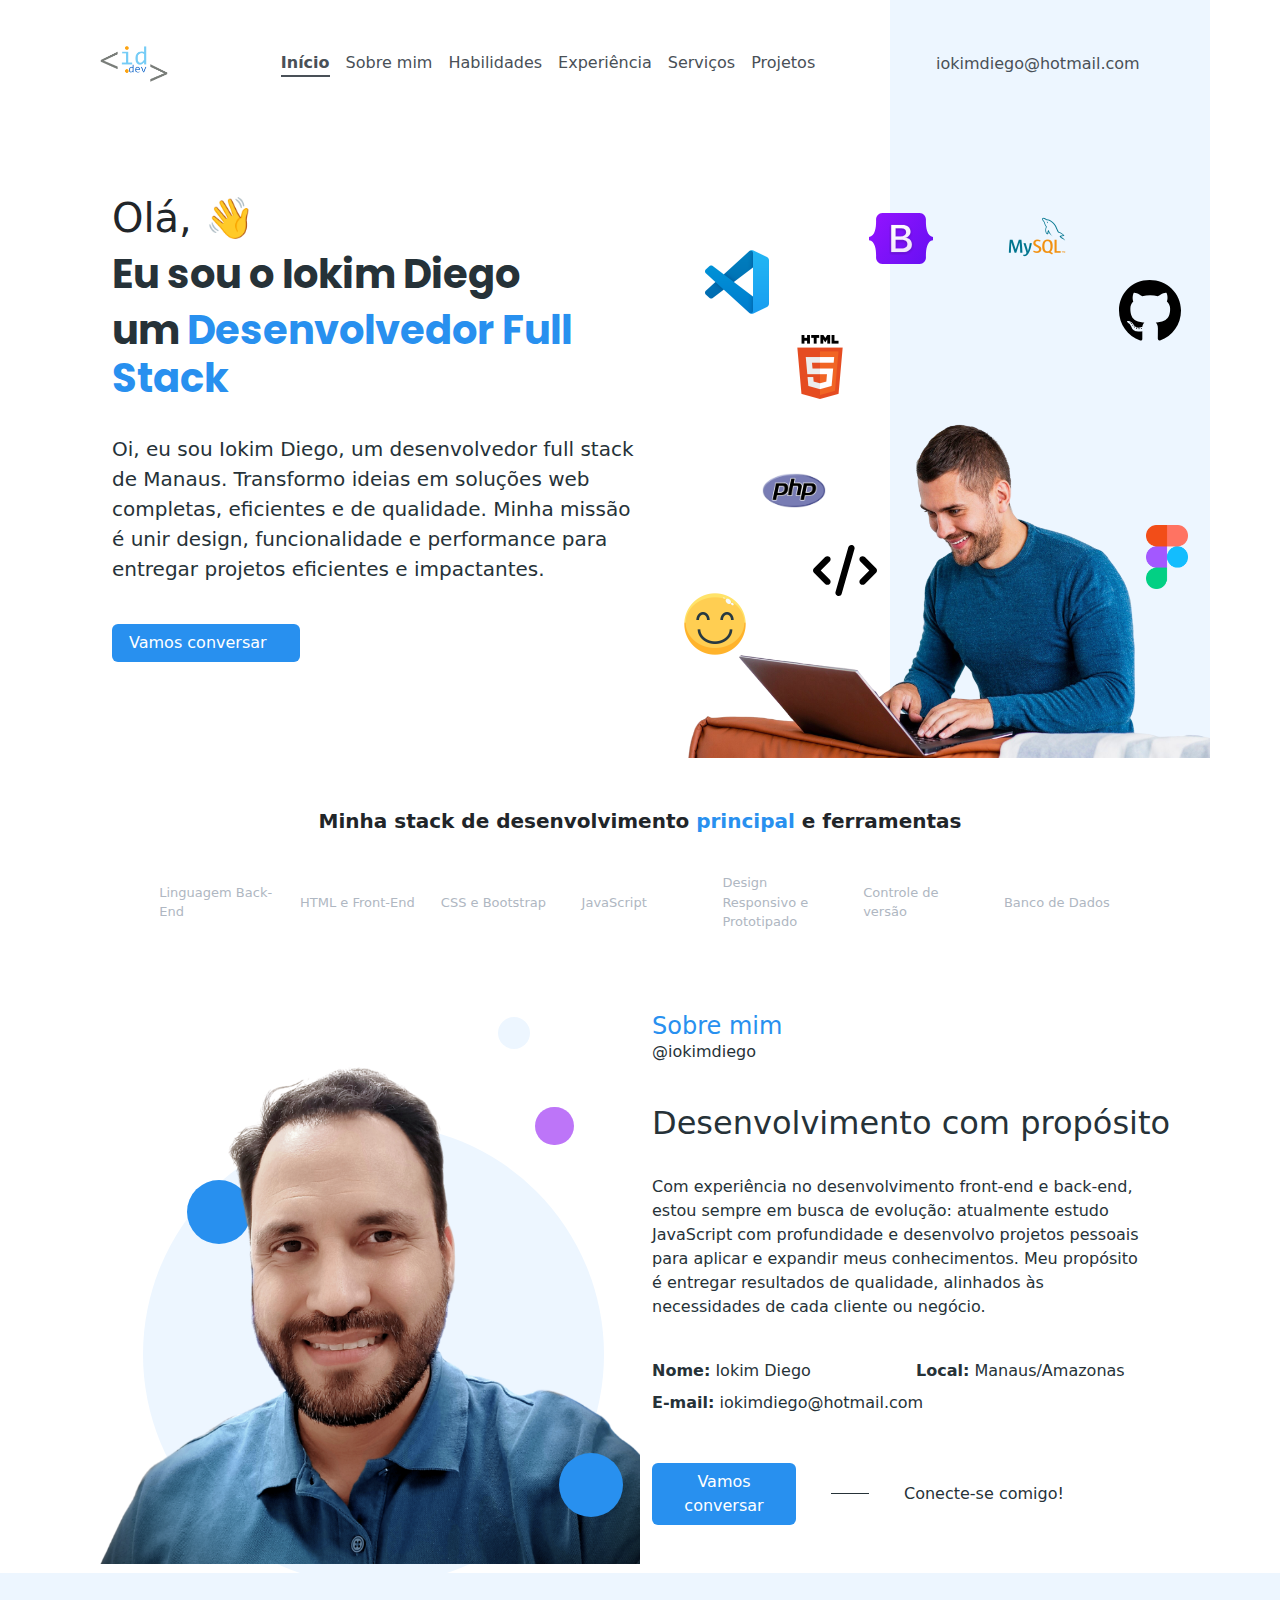
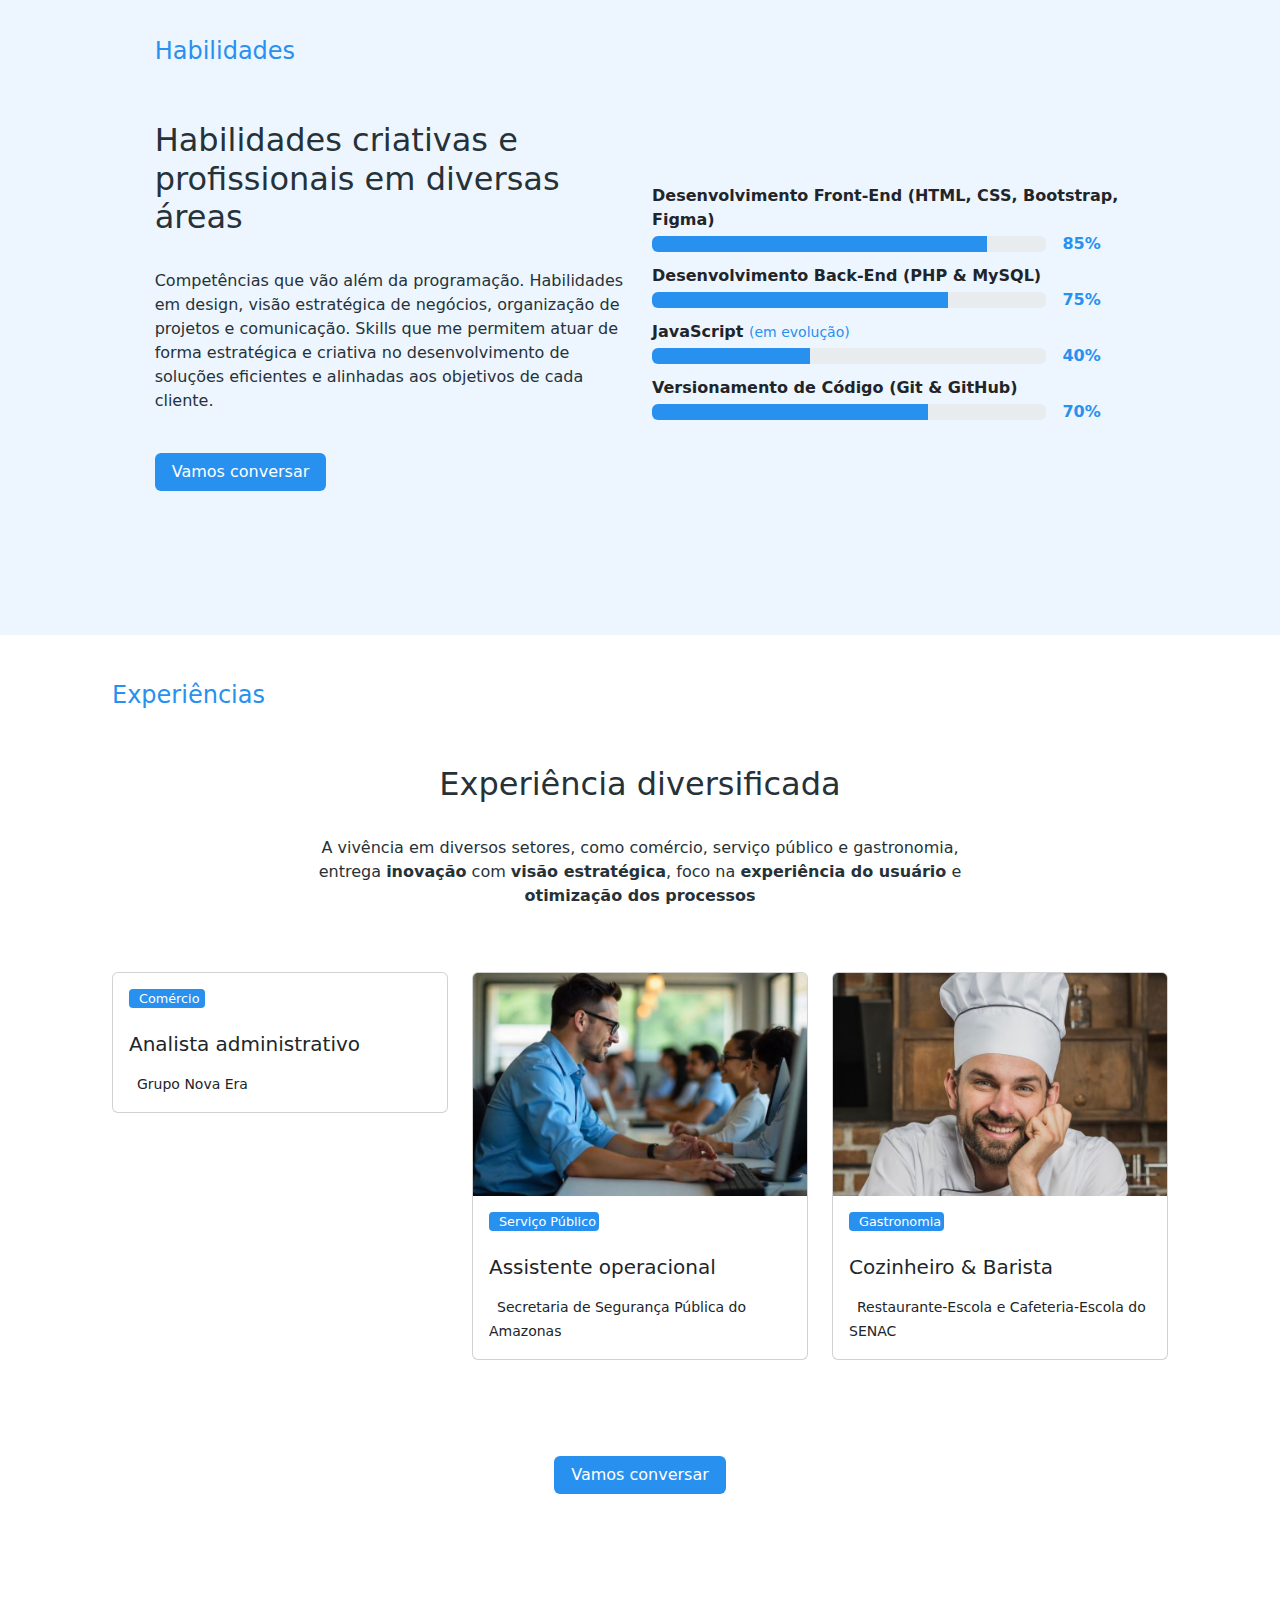
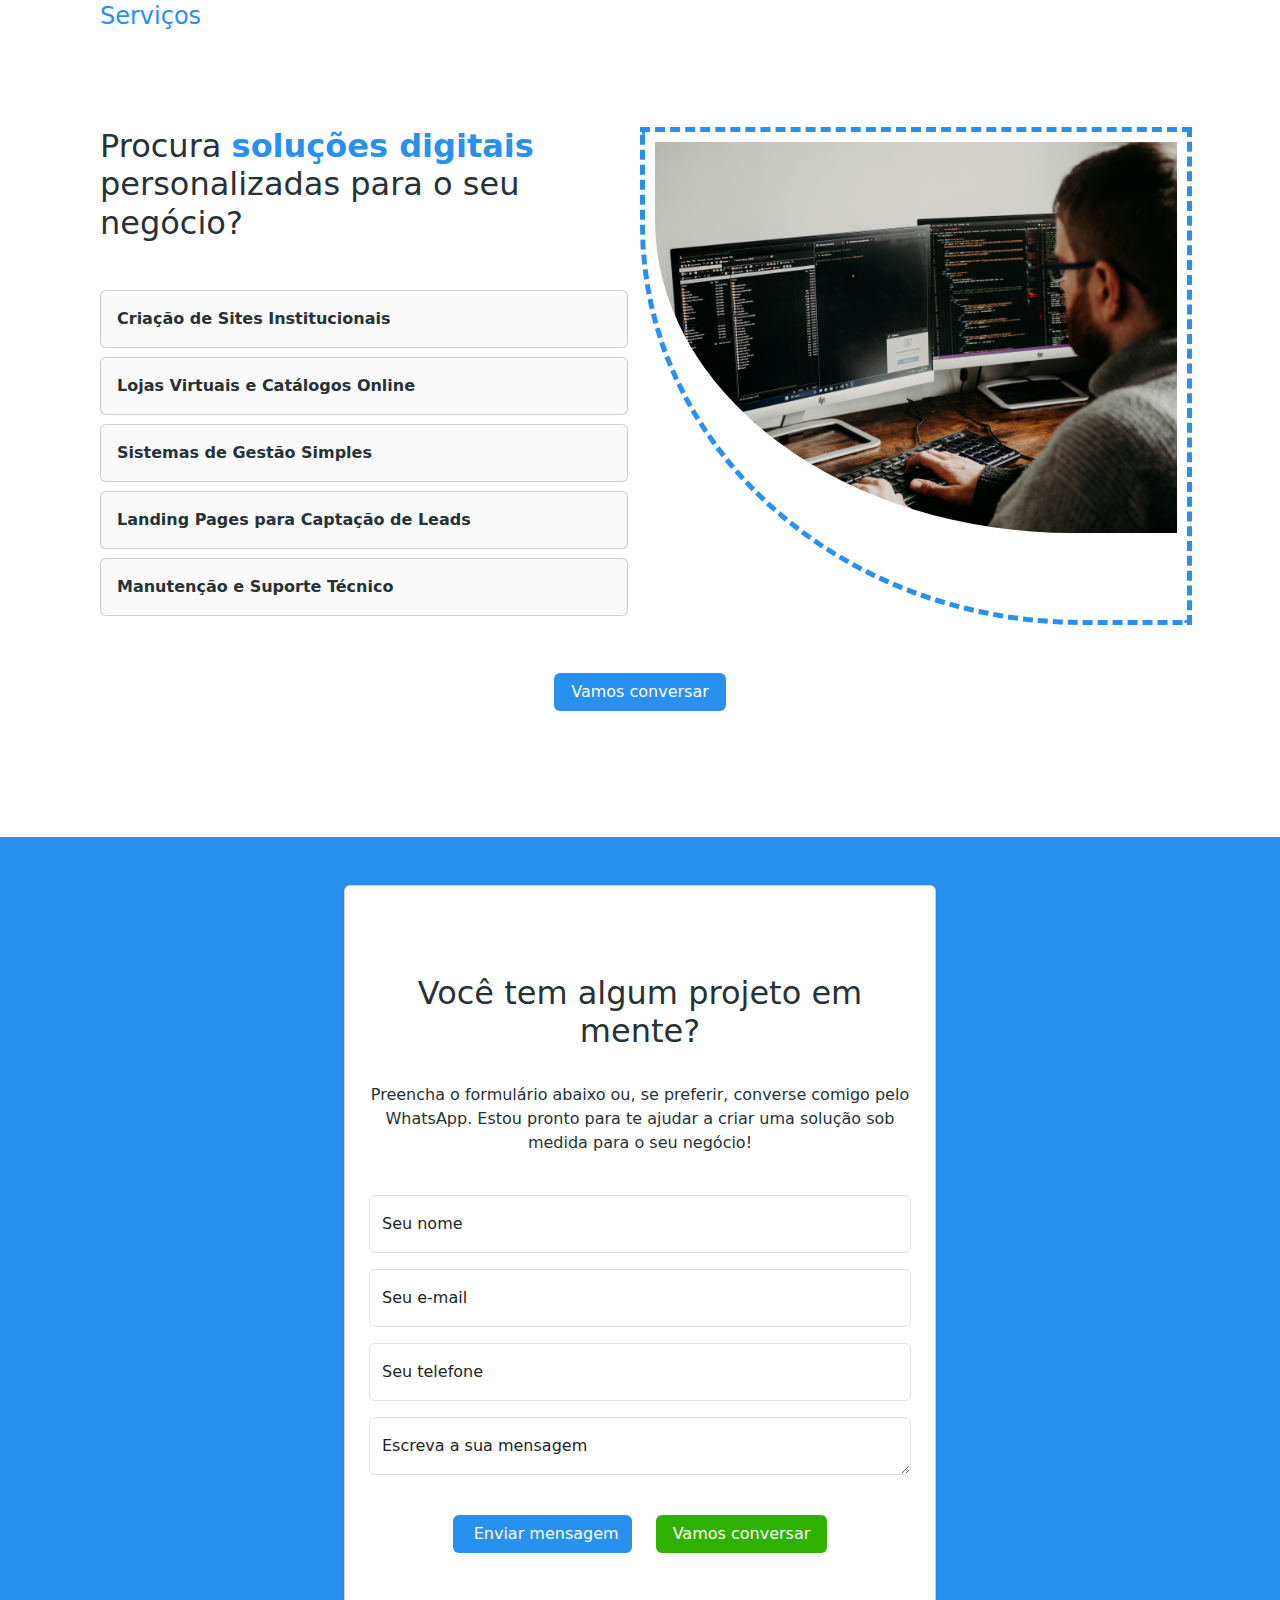
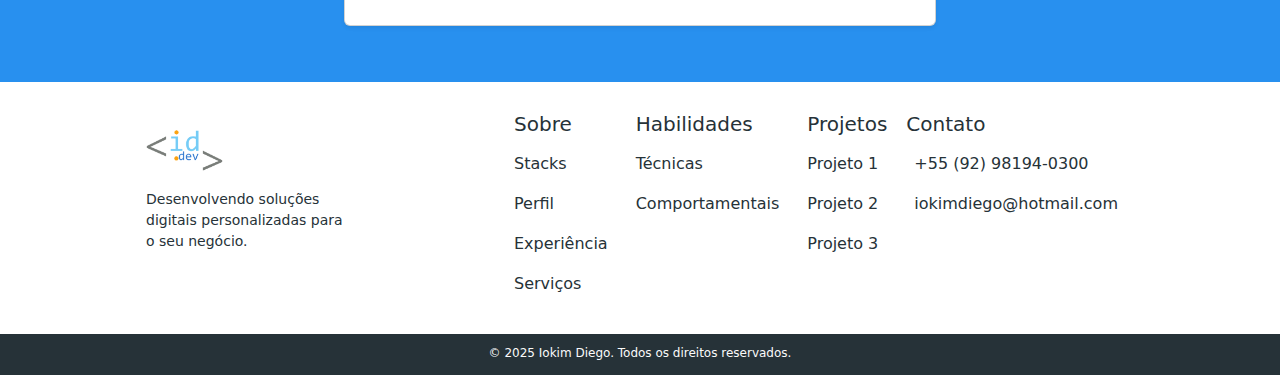
==== commit 8e382703: "feat(index): Cria âncoras e links da página" ====
--- a/index.html
+++ b/index.html
@@ -31,18 +31,18 @@
                         <div>
                             <nav class="navbar navbar-expand-lg nav-underline">
                                 <a href="#" class="nav-link active text-light-emphasis">Início</a>
-                                <a href="#" class="nav-link text-light-emphasis">Sobre mim</a>
-                                <a href="#" class="nav-link text-light-emphasis">Habilidades</a>
-                                <a href="#" class="nav-link text-light-emphasis">Experiência</a>
-                                <a href="#" class="nav-link text-light-emphasis">Serviços</a>
-                                <a href="#" class="nav-link text-light-emphasis">Projetos</a>
+                                <a href="#sobre-mim" class="nav-link text-light-emphasis">Sobre mim</a>
+                                <a href="#habilidades" class="nav-link text-light-emphasis">Habilidades</a>
+                                <a href="#experiencias" class="nav-link text-light-emphasis">Experiência</a>
+                                <a href="#servicos" class="nav-link text-light-emphasis">Serviços</a>
+                                <a href="#projetos" class="nav-link text-light-emphasis">Projetos</a>
                             </nav>
                         </div>
                     </div>
                     <!-- Fim do Menu de Navegação-->
                     <!-- Início do Link de e-mail -->
                      <div class="link-email col-3 d-flex justify-content-start align-items-center text-center">
-                        <a class="nav-link text-light-emphasis" href=""><i class="fa-regular fa-envelope destaque-azul"></i><span class="ps-2">iokimdiego@hotmail.com</span></a>
+                        <a class="nav-link text-light-emphasis" href="#projetos"><i class="fa-regular fa-envelope destaque-azul"></i><span class="ps-2">iokimdiego@hotmail.com</span></a>
                     </div>
                     <!-- Fim do Link de e-mail -->
                     <div class="caixa-azul-banner"></div> <!-- Retângulo azul -->
@@ -61,7 +61,7 @@
                         <h1 class="titulo-principal azul-escuro display-6 lead fw-bolder pt-2">Eu sou o Iokim Diego</h1>
                         <h1 class="titulo-principal azul-escuro display-6 lead fw-bolder">um <span class="destaque-azul">Desenvolvedor Full Stack</span></h1>
                         <p class="lead azul-escuro pt-4 pb-4">Oi, eu sou Iokim Diego, um desenvolvedor full stack de Manaus. Transformo ideias em soluções web completas, eficientes e de qualidade. Minha missão é unir design, funcionalidade e performance para entregar projetos eficientes e impactantes.</p>
-                        <a href="#" class="btn btn-padrao ps-3 pe-3" role="button" data-bs-toggle="button">
+                        <a href="https://wa.me/5592981940300/?text=Ol%C3%A1!%20Vim%20pelo%20seu%20site%20e%20gostaria%20de%20conversar%20sobre%20um%20projeto%2Fideia%20para%20o%20meu%20neg%C3%B3cio." class="btn btn-padrao ps-3 pe-3" role="button" target="_blank" rel="noopener no-referrer" data-bs-toggle="button">
                             <span class="pe-3">Vamos conversar</span><i class="fa-solid fa-chevron-right"></i>
                         </a>
                     </div>
@@ -82,7 +82,7 @@
             </div>
         </section>
         <!-- Fim da Seção Banner -->
-        <section class="stacks container pt-5">
+        <section class="stacks container pt-5" id="sobre-mim">
             <div class="container-fluid">
                 <div class="row pb-3">
                     <p class="lead text-center fw-bolder">Minha stack de desenvolvimento <span class="destaque-azul">principal</span> e ferramentas</p>
@@ -148,7 +148,7 @@
                         </div>
                         <div class="row azul-escuro align-items-center justify-content-between pe-5 pb-4 mb-4">
                             <div class="col-4">
-                                <a href="#" class="btn btn-padrao" role="button" data-bs-toggle="button"><i class="fa-brands fa-whatsapp"></i> Vamos conversar</a>
+                                <a href="https://wa.me/5592981940300/?text=Ol%C3%A1!%20Vim%20pelo%20seu%20site%20e%20gostaria%20de%20conversar%20sobre%20um%20projeto%2Fideia%20para%20o%20meu%20neg%C3%B3cio." class="btn btn-padrao ps-3 pe-3" role="button" target="_blank" rel="noopener no-referrer" data-bs-toggle="button"><i class="fa-brands fa-whatsapp"></i> Vamos conversar</a>
                             </div>
                             <div class="linha col-1 d-flex"></div>
                             <div class="col-6 d-flex justify-content-between align-items-center">
@@ -164,14 +164,14 @@
             </div>
         </section>
         <!-- Fim da seção Sobre mim -->
-        <section class="skills d-flex justify-content-center">
+        <section class="skills d-flex justify-content-center" id="habilidades">
             <div class="col-10 p-5">
                 <div class="row">
                     <div class="col-6 pb-5 mb-5">
                         <h4 class="destaque-azul pt-3 pb-5">Habilidades</h4>
                         <h2 class="azul-escuro pb-4">Habilidades criativas e profissionais em diversas áreas</h2>
                         <p class="azul-escuro pb-4">Competências que vão além da programação. Habilidades em design, visão estratégica de negócios, organização de projetos e comunicação. Skills que me permitem atuar de forma estratégica e criativa no desenvolvimento de soluções eficientes e alinhadas aos objetivos de cada cliente.</p>
-                        <a href="#" class="btn btn-padrao" role="button" data-bs-toggle="button"><i class="fa-brands fa-whatsapp"></i> Vamos conversar</a>
+                        <a href="https://wa.me/5592981940300/?text=Ol%C3%A1!%20Vim%20pelo%20seu%20site%20e%20gostaria%20de%20conversar%20sobre%20um%20projeto%2Fideia%20para%20o%20meu%20neg%C3%B3cio." class="btn btn-padrao ps-3 pe-3" role="button" target="_blank" rel="noopener no-referrer" data-bs-toggle="button"><i class="fa-brands fa-whatsapp"></i> Vamos conversar</a>
                     </div>
                     <div class="col-6 d-flex align-items-center">
                         <div class="col-12">
@@ -213,7 +213,7 @@
             </div>
         </section>
         <!-- Fim da Seção Skills -->
-        <section class="experiencias container">
+        <section class="experiencias container" id="experiencias">
             <div class="container-fluid">
                 <div class="row d-flex justify-content-center">
                     <h4 class="destaque-azul pt-3 pb-5">Experiências</h4>
@@ -263,7 +263,7 @@
                         </div>
                     </div>
                 </div>
-                <div class="text-center pt-5 mt-5 mb-5"><a href="#" class="btn btn-padrao" role="button" data-bs-toggle="button"><i class="fa-brands fa-whatsapp"></i> Vamos conversar</a></div>
+                <div class="text-center pt-5 mt-5 mb-5"><a href="https://wa.me/5592981940300/?text=Ol%C3%A1!%20Vim%20pelo%20seu%20site%20e%20gostaria%20de%20conversar%20sobre%20um%20projeto%2Fideia%20para%20o%20meu%20neg%C3%B3cio." class="btn btn-padrao ps-3 pe-3" role="button" target="_blank" rel="noopener no-referrer" data-bs-toggle="button"><i class="fa-brands fa-whatsapp"></i> Vamos conversar</a></div>
             </div>
         </section>
         <!-- Fim da seção Experiência -->
@@ -340,11 +340,11 @@
                         <img src="assets/img/pexels-fotios-photos-16129724.jpg" class="img-fluid" alt="Foto de um programador">
                     </div>
                 </div>
-                <div class="text-center pt-5 pb-5 mb-5"><a href="#" class="btn btn-padrao" role="button" data-bs-toggle="button"><i class="fa-brands fa-whatsapp"></i> Vamos conversar</a></div>
+                <div class="text-center pt-5 pb-5 mb-5"><a href="https://wa.me/5592981940300/?text=Ol%C3%A1!%20Vim%20pelo%20seu%20site%20e%20gostaria%20de%20conversar%20sobre%20um%20projeto%2Fideia%20para%20o%20meu%20neg%C3%B3cio." class="btn btn-padrao ps-3 pe-3" role="button" target="_blank" rel="noopener no-referrer" data-bs-toggle="button"><i class="fa-brands fa-whatsapp"></i> Vamos conversar</a></div>
             </div>
         </section>
         <!-- Fim da seção Serviços -->
-        <section class="projeto">
+        <section class="projeto" id="projetos">
             <div class="d-flex justify-content-center fundo-azul p-5">
                 <div class="card col-12 col-md-8 col-lg-6 shadow-sm p-4 mb-2 bg-gray d-flex justify-content-center">
                     <div class="row">
@@ -379,7 +379,7 @@
                                     </div>
                                     <div class="d-flex justify-content-center pt-4 pb-5">
                                         <button type="submit" class="btn btn-padrao me-4"><i class="fa-regular fa-paper-plane"></i><span class="ms-2">Enviar mensagem</span></button>
-                                        <div class=""><a href="#" class="btn fundo-verde ms-4" role="button"><i class="fa-brands fa-whatsapp"></i> Vamos conversar</a></div>
+                                        <div class=""><a href="https://wa.me/5592981940300/?text=Ol%C3%A1!%20Vim%20pelo%20seu%20site%20e%20gostaria%20de%20conversar%20sobre%20um%20projeto%2Fideia%20para%20o%20meu%20neg%C3%B3cio." class="btn fundo-verde ps-3 pe-3" role="button" target="_blank" rel="noopener no-referrer" data-bs-toggle="button"><i class="fa-brands fa-whatsapp"></i> Vamos conversar</a></div>
                                     </div>
                                 </fieldset>
                             </form>
@@ -407,18 +407,18 @@
                     <div class="">
                         <ul class="nav flex-column">
                             <h5 class="azul-escuro">Sobre</h5>
-                            <li class="nav-item"><a href="#" class="nav-link azul-escuro ps-0">Stack</a></li>
+                            <li class="nav-item"><a href="#sobre-mim" class="nav-link azul-escuro ps-0">Stacks</a></li>
                             <li class="nav-item"></li><a href="#" class="nav-link azul-escuro ps-0">Perfil</a></li>
-                            <li class="nav-item"></li><a href="#" class="nav-link azul-escuro ps-0">Experiência</a></li>
-                            <li class="nav-item"></li><a href="#" class="nav-link azul-escuro ps-0">Serviços</a></li>
+                            <li class="nav-item"></li><a href="#experiencias" class="nav-link azul-escuro ps-0">Experiência</a></li>
+                            <li class="nav-item"></li><a href="#servicos" class="nav-link azul-escuro ps-0">Serviços</a></li>
                         </ul>
                     </div>
                     <!-- 2ª Coluna: Habilidades -->
                     <div class="">
                         <ul class="nav flex-column">
                             <h5 class="azul-escuro">Habilidades</h5>
-                            <li class="nav-item"><a href="#" class="nav-link azul-escuro ps-0">Técnicas</a></li>
-                            <li class="nav-item"><a href="#" class="nav-link azul-escuro ps-0">Comportamentais</a></li>
+                            <li class="nav-item"><a href="#habilidades" class="nav-link azul-escuro ps-0">Técnicas</a></li>
+                            <li class="nav-item"><a href="#habilidades" class="nav-link azul-escuro ps-0">Comportamentais</a></li>
                         </ul>
                     </div>
                     <!-- 3ª Coluna: Projetos -->
@@ -434,8 +434,8 @@
                     <div class="">
                         <ul class="nav flex-column">
                             <h5 class="azul-escuro">Contato</h5>
-                            <li class="nav-item"><a href="#" class="nav-link azul-escuro ps-0"><i class="fa-brands fa-whatsapp me-2"></i>+55 (92) 98194-0300</a></li>
-                            <li class="nav-item"><a href="#" class="nav-link azul-escuro ps-0"><i class="fa-regular fa-envelope me-2"></i>iokimdiego@hotmail.com</a></li>
+                            <li class="nav-item"><a href="https://wa.me/5592981940300/?text=Ol%C3%A1!%20Vim%20pelo%20seu%20site%20e%20gostaria%20de%20conversar%20sobre%20um%20projeto%2Fideia%20para%20o%20meu%20neg%C3%B3cio." class="nav-link azul-escuro ps-0" role="button" target="_blank" rel="noopener noreferrer"><i class="fa-brands fa-whatsapp me-2"></i>+55 (92) 98194-0300</a></li>
+                            <li class="nav-item"><a href="#projetos" class="nav-link azul-escuro ps-0"><i class="fa-regular fa-envelope me-2"></i>iokimdiego@hotmail.com</a></li>
                         </ul>
                     </div>
                 </div>
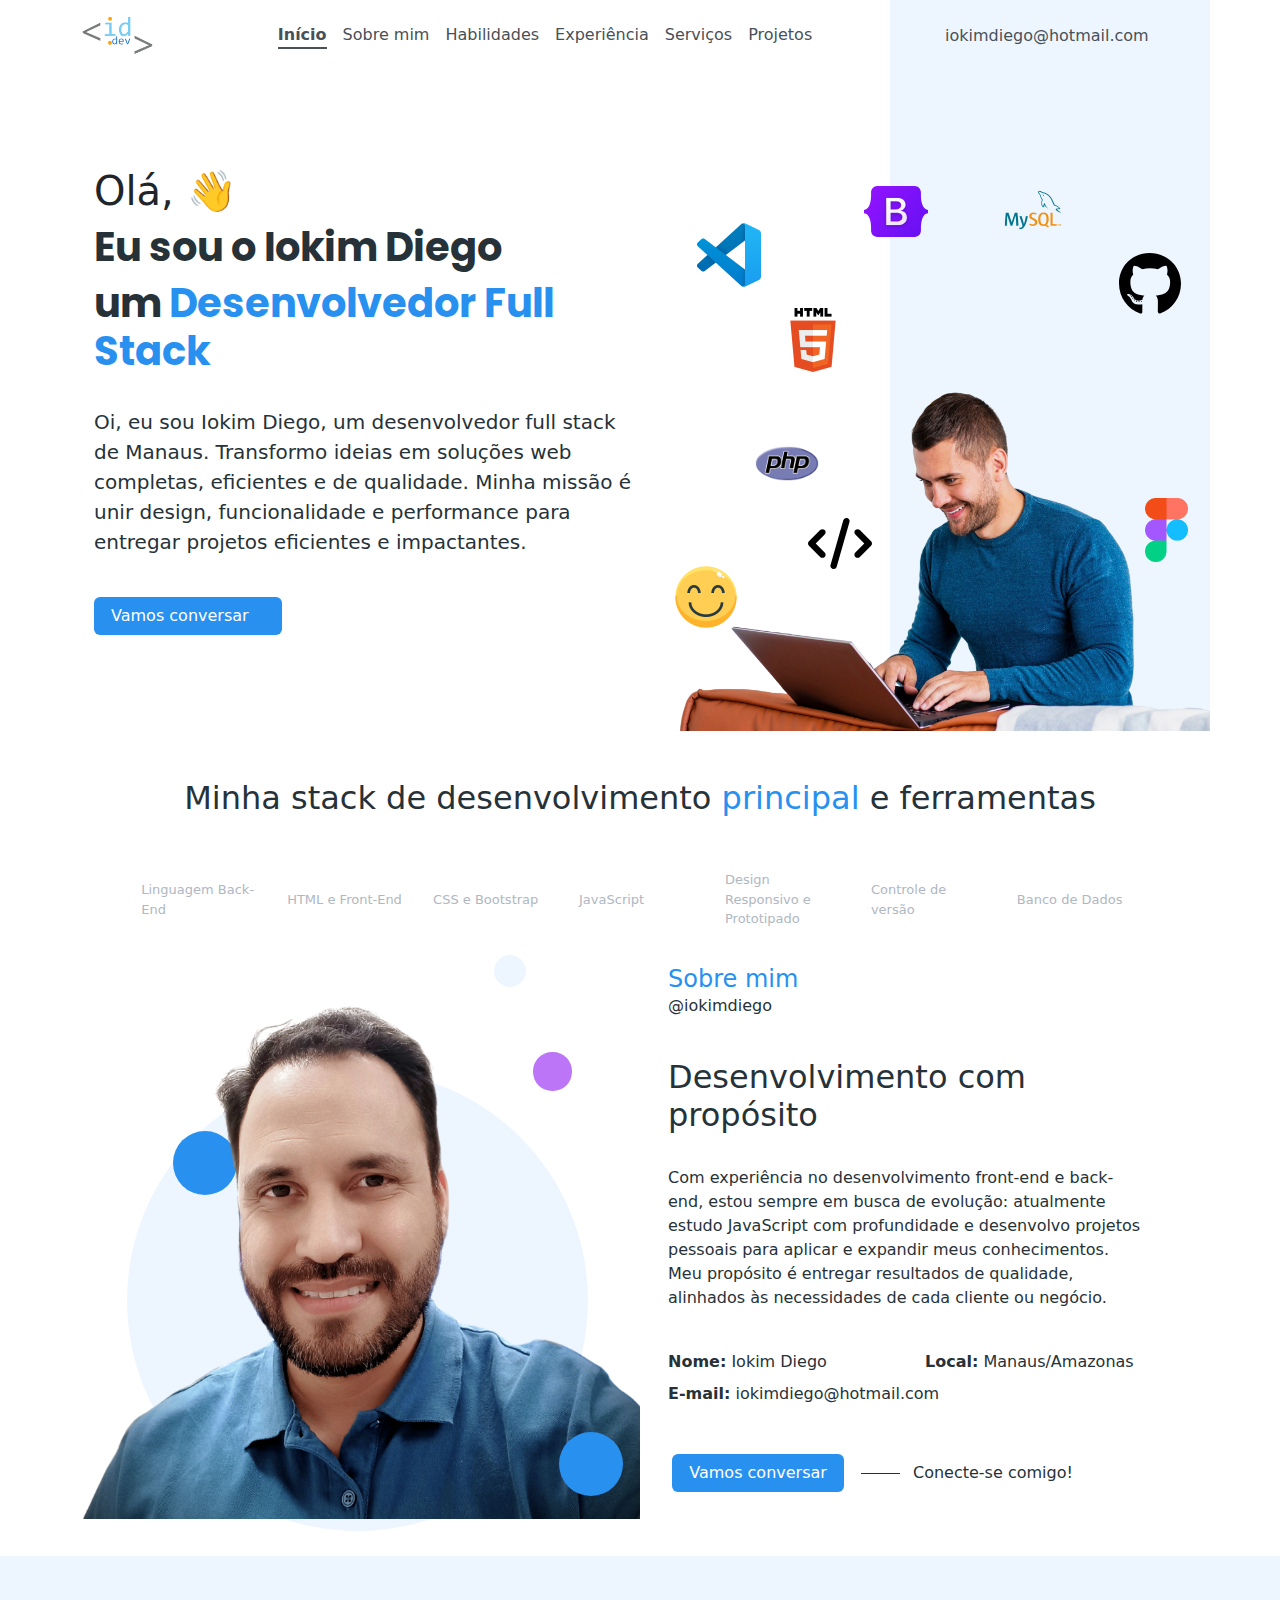
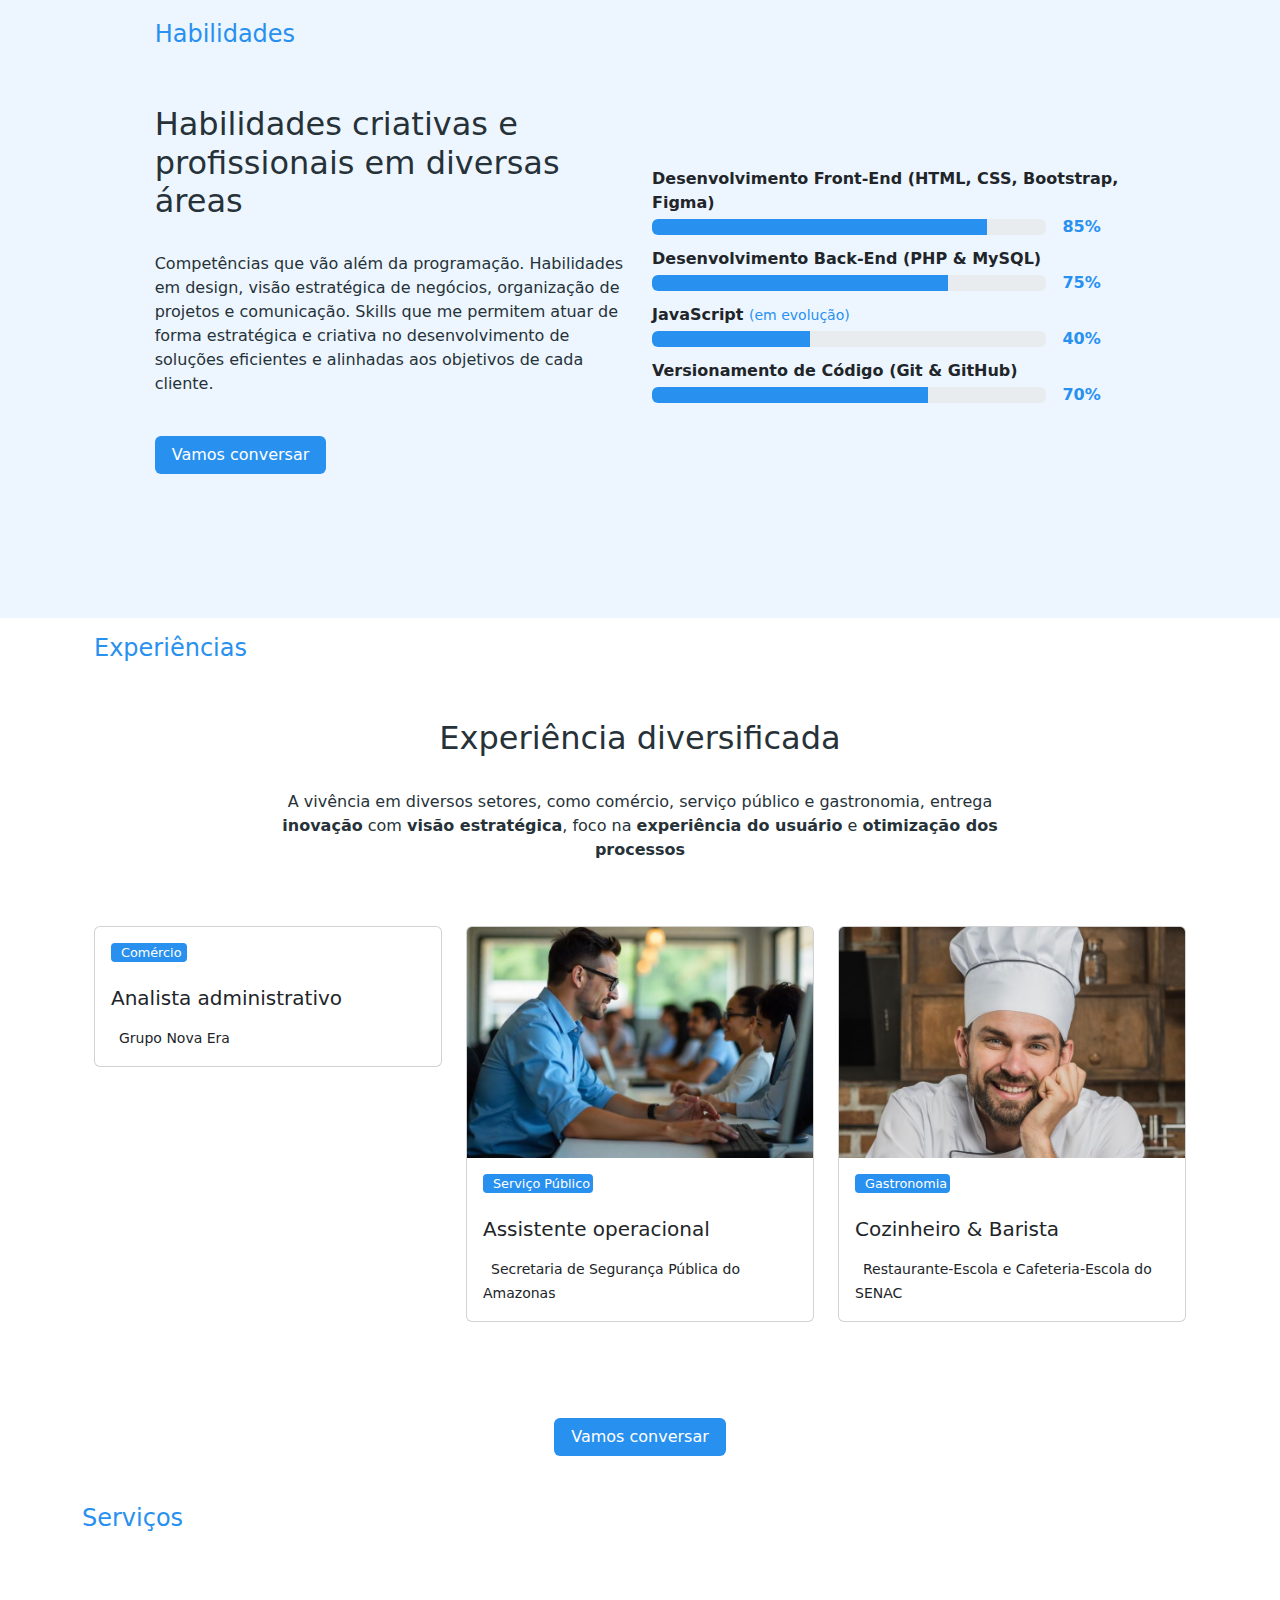
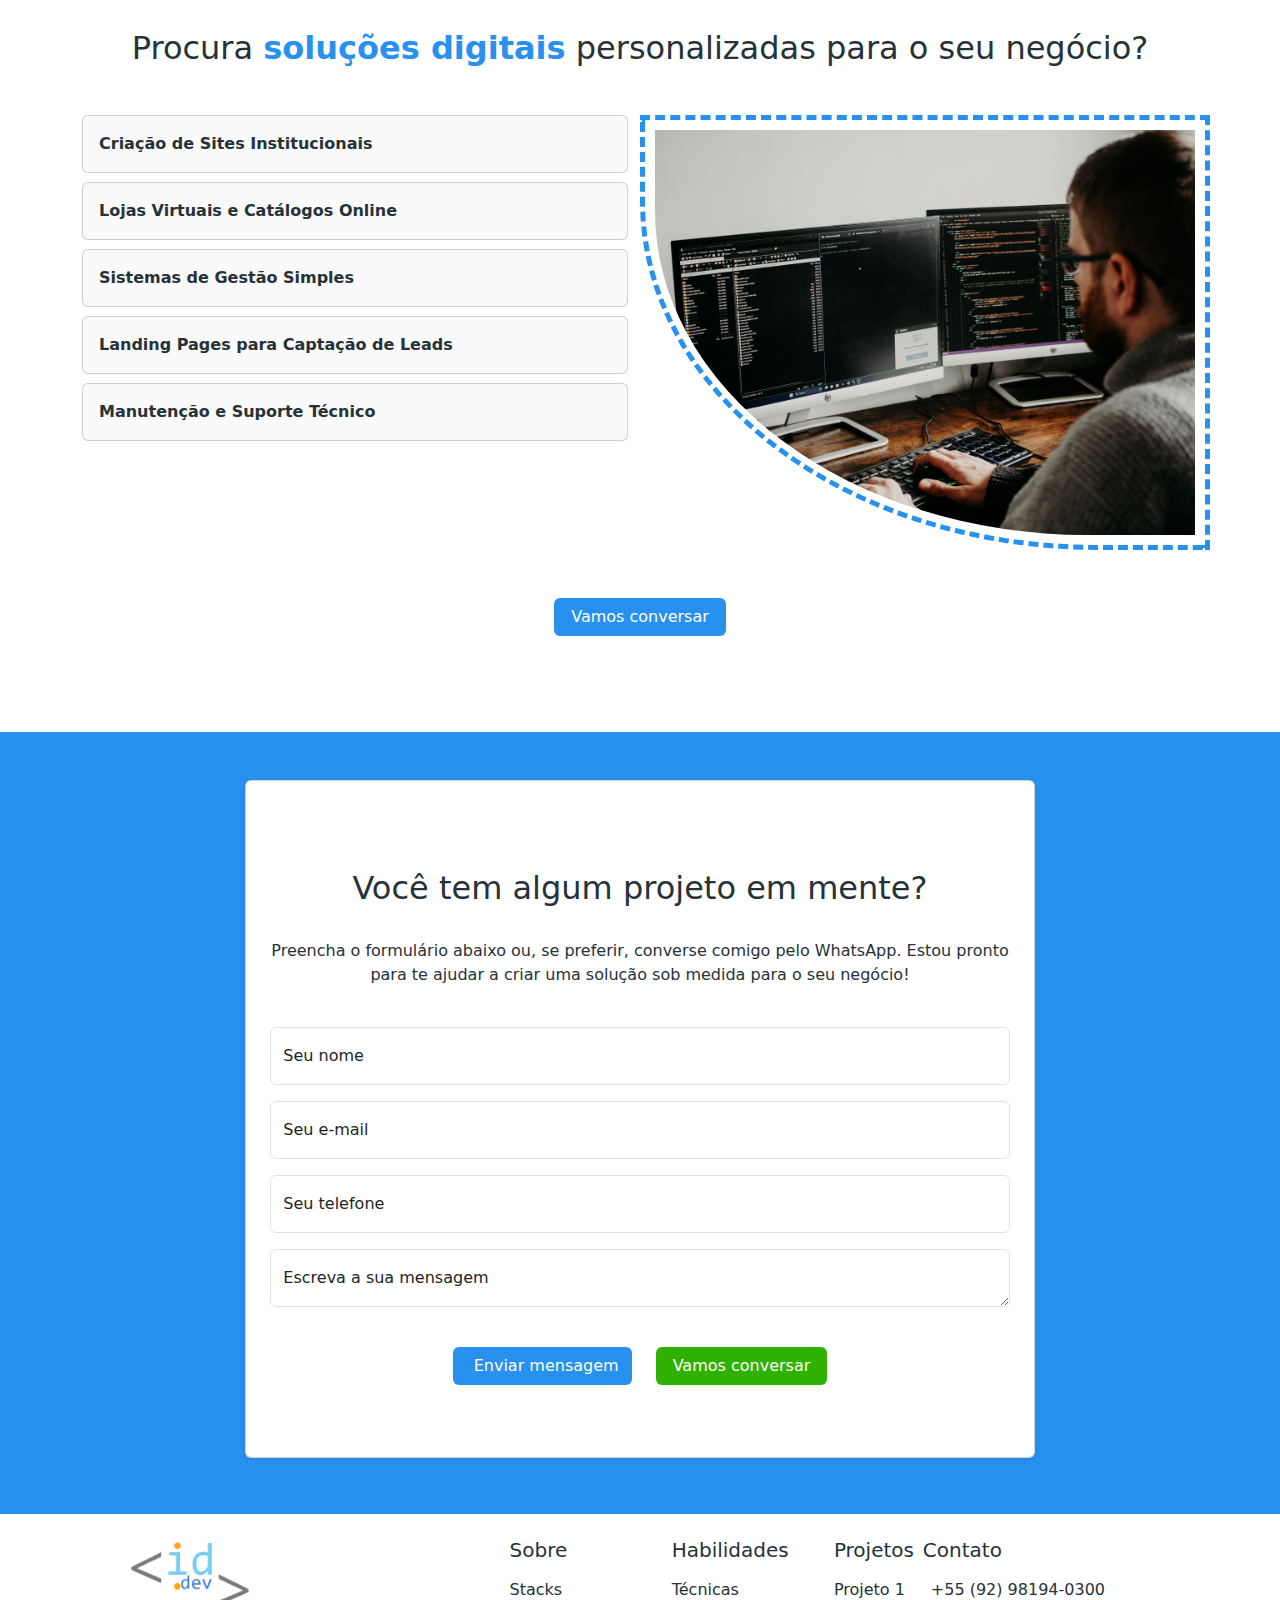
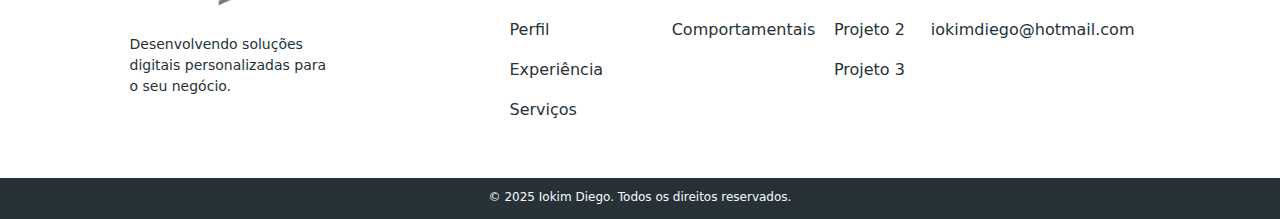
==== commit 3eb23a1b: "feat(responsiveness): Adiciona menu sanduíche, breakpoints e media queries em toda a página" ====
--- a/index.html
+++ b/index.html
@@ -2,10 +2,10 @@
 <html lang="pt-br">
 <head>
     <meta charset="UTF-8">
-    <meta name="viewport" content="width=device-width, initial-scale=1.0">
+    <meta name="viewport" content="width=device-width, initial-scale=1.0" />
     <meta name="description" content="Portfólio de Iokim Diego, Full Stack Developer. Confira meus projetos em desenvolvimento web, design de interfaces e programação. Vamos criar algo incrível juntos!">
     <link rel="shortcut icon" href="assets/img/logo-id-dev.png">
-    <link rel="stylesheet" href="assets/css/bootstrap.css">
+    <link rel="stylesheet" href="assets/css/bootstrap.min.css">
     <link rel="stylesheet" href="assets/css/1.style-index.css">
     <link rel="stylesheet" href="https://cdnjs.cloudflare.com/ajax/libs/font-awesome/6.5.1/css/all.min.css" integrity="sha512-DTOQO9RWCH3ppGqcWaEA1BIZOC6xxalwEsw9c2QQeAIftl+Vegovlnee1c9QX4TctnWMn13TZye+giMm8e2LwA==" crossorigin="anonymous" referrerpolicy="no-referrer" />
     <link rel="preconnect" href="https://fonts.googleapis.com">
@@ -15,14 +15,52 @@
 </head>
 <body>
     <header id="inicio">
-        <!-- Início da Barra de Navegação (Topo da Página)-->
-         <div class="container-fluid d-flex align-items-center sticty-top d-block">
+        <!-- Início da Barra de Navegação - Telas Pequenas -->
+        <nav class="navbar menu-sanduiche bg-body-light fixed-top d-lg-none">
+            <div class="container-fluid ps-4 pe-3 col-12 d-flex justify-content-between">
+                <a class="navbar-brand" href="#"><img class="img-fluid" src="assets/img/logo-id-dev.png" alt="Logomarca do site"></a>
+                <button class="navbar-toggler" type="button" data-bs-toggle="offcanvas" data-bs-target="#offcanvasNavbar" aria-controls="offcanvasNavbar" aria-label="Toggle navigation">
+                    <span class="navbar-toggler-icon"></span>
+                </button>
+                <div class="offcanvas offcanvas-end" tabindex="-1" id="offcanvasNavbar" aria-labelledby="offcanvasNavbarLabel">
+                    <div class="offcanvas-header">
+                        <h5 class="offcanvas-title" id="offcanvasNavbarLabel">Menu</h5>
+                        <button type="button" class="btn-close" data-bs-dismiss="offcanvas" aria-label="Close"></button>
+                    </div>
+                    <div class="offcanvas-body">
+                        <ul class="navbar-nav justify-content-end flex-grow-1 pe-3">
+                            <li class="nav-item">
+                                <a class="nav-link active" aria-current="page" href="#">Início</a>
+                            </li>
+                            <li class="nav-item">
+                                <a class="nav-link" href="#sobre-mim">Sobre mim</a>
+                            </li>
+                            <li class="nav-item">
+                                <a class="nav-link" href="#habilidades">Habilidades</a>
+                            </li>
+                            <li class="nav-item">
+                                <a class="nav-link" href="#experiencias">Experiências</a>
+                            </li>
+                            <li class="nav-item">
+                                <a class="nav-link" href="#servicos">Serviços</a>
+                            </li>
+                            <li class="nav-item">
+                                <a class="nav-link" href="#projetos">Projetos</a>
+                            </li>
+                        </ul>
+                    </div>
+                </div>
+            </div>
+        </nav>
+        <!-- Fim da Barra de Navegação - Telas Pequenas -->
+        <!-- Início da Barra de Navegação - Telas Grandes-->
+         <div class="container-fluid menu-normal d-flex align-items-center sticty-top d-none d-lg-block">
             <div class="container pb-5">
                 <div class="row pb-5">
                     <!--Início da Logomarca do site-->
                     <div class="col-lg-1 col-12 text-lg-start text-center">
                         <a href="/index.html">
-                            <img class="img-fluid" src="assets/img/logo-id-dev.png" width="70rem" alt="Logomarca do site">
+                            <img class="img-fluid" src="assets/img/logo-id-dev.png" alt="Logomarca do site">
                         </a>
                     </div>
                     <!--Fim da Logomarca do site-->
@@ -45,7 +83,7 @@
                         <a class="nav-link text-light-emphasis" href="#projetos"><i class="fa-regular fa-envelope destaque-azul"></i><span class="ps-2">iokimdiego@hotmail.com</span></a>
                     </div>
                     <!-- Fim do Link de e-mail -->
-                    <div class="caixa-azul-banner"></div> <!-- Retângulo azul -->
+                    <div class="caixa-azul-banner d-none d-lg-block"></div> <!-- Retângulo azul -->
                 </div>
             </div>
          </div>
@@ -56,39 +94,42 @@
         <section class="banner container pt-0 pb-0 pe-0">
             <div class="container-fluid">
                 <div class="row">
-                    <div class="col-6 pb-5 mb-5">
+                    <div class="col-lg-6 box-titulo-principal pb-lg-5 mb-5">
                         <span class="lead display-6">Olá, 👋</span>
                         <h1 class="titulo-principal azul-escuro display-6 lead fw-bolder pt-2">Eu sou o Iokim Diego</h1>
                         <h1 class="titulo-principal azul-escuro display-6 lead fw-bolder">um <span class="destaque-azul">Desenvolvedor Full Stack</span></h1>
                         <p class="lead azul-escuro pt-4 pb-4">Oi, eu sou Iokim Diego, um desenvolvedor full stack de Manaus. Transformo ideias em soluções web completas, eficientes e de qualidade. Minha missão é unir design, funcionalidade e performance para entregar projetos eficientes e impactantes.</p>
-                        <a href="https://wa.me/5592981940300/?text=Ol%C3%A1!%20Vim%20pelo%20seu%20site%20e%20gostaria%20de%20conversar%20sobre%20um%20projeto%2Fideia%20para%20o%20meu%20neg%C3%B3cio." class="btn btn-padrao ps-3 pe-3" role="button" target="_blank" rel="noopener no-referrer" data-bs-toggle="button">
-                            <span class="pe-3">Vamos conversar</span><i class="fa-solid fa-chevron-right"></i>
-                        </a>
-                    </div>
-                    <div class="col-6 foto-web-developer pb-0">
-                        <img src="assets/img/smiley-man-working-laptop-from-home-transparente.png" alt="Foto de um Web Developer">
-                        <div class="stack1"><img src="assets/img/icons/Visual_Studio_Code_1.35_icon.svg.png" alt="Logo Visual Studio"></div>
-                        <div class="stack2"><img src="assets/img/icons/Bootstrap_logo.svg" alt="Logo bootstrap"></div>
-                        <div class="stack3"><img src="assets/img/icons/HTML5_logo_and_wordmark.svg.png" alt="Logo HTML 5"></div>
-                        <div class="stack4"><img src="assets/img/icons/Figma-logo.svg.png" alt="Logo Figma"></div>
-                        <div class="stack5"><img src="assets/img/icons/PHP-logo.svg.png" alt="Logo PHP"></div>
-                        <div class="stack6"><img src="assets/img/icons/github-brands.svg" alt="Logo GitHub"></div>
-                        <div class="stack7"><img src="assets/img/icons/smile.png" alt="Smile"></div>
-                        <div class="stack8"><img src="assets/img/icons/code-solid.svg" alt="Código"></div>
-                        <div class="stack9"><img src="assets/img/icons/mysql-4096.png" alt="Logo MySQL"></div>
-                        <div class="caixa-azul-banner"></div> <!-- Retângulo azul -->
+                        <div class="text-lg-start text-center">
+                            <a href="https://wa.me/5592981940300/?text=Ol%C3%A1!%20Vim%20pelo%20seu%20site%20e%20gostaria%20de%20conversar%20sobre%20um%20projeto%2Fideia%20para%20o%20meu%20neg%C3%B3cio." class="btn btn-padrao ps-3 pe-3" role="button" target="_blank" rel="noopener no-referrer" data-bs-toggle="button">
+                                <span class="pe-3">Vamos conversar</span><i class="fa-solid fa-chevron-right"></i>
+                            </a>
+                        </div>
+                        <img src="assets/img/smiley-man-working-laptop-from-home-transparente.png" class="img-fluid d-lg-none" alt="Foto de um Web Developer">
+                    </div>
+                    <div class="foto-web-developer d-none d-lg-block col-lg-6 col-12 pb-0">
+                        <img src="assets/img/smiley-man-working-laptop-from-home-transparente.png" class="img-fluid" alt="Foto de um Web Developer">
+                        <div class="stack1"><img src="assets/img/icons/Visual_Studio_Code_1.35_icon.svg.png" alt="Logo Visual Studio" class="img-fluid"></div>
+                        <div class="stack2"><img src="assets/img/icons/Bootstrap_logo.svg" alt="Logo bootstrap" class="img-fluid"></div>
+                        <div class="stack3"><img src="assets/img/icons/HTML5_logo_and_wordmark.svg.png" alt="Logo HTML 5" class="img-fluid"></div>
+                        <div class="stack4"><img src="assets/img/icons/Figma-logo.svg.png" alt="Logo Figma" class="img-fluid"></div>
+                        <div class="stack5"><img src="assets/img/icons/PHP-logo.svg.png" alt="Logo PHP" class="img-fluid"></div>
+                        <div class="stack6"><img src="assets/img/icons/github-brands.svg" alt="Logo GitHub" class="img-fluid"></div>
+                        <div class="stack7"><img src="assets/img/icons/smile.png" alt="Smile" class="img-fluid"></div>
+                        <div class="stack8"><img src="assets/img/icons/code-solid.svg" alt="Código" class="img-fluid"></div>
+                        <div class="stack9"><img src="assets/img/icons/mysql-4096.png" alt="Logo MySQL" class="img-fluid"></div>
+                        <div class="caixa-azul-banner d-none d-lg-block"></div> <!-- Retângulo azul -->
                     </div>
                 </div>
             </div>
         </section>
         <!-- Fim da Seção Banner -->
-        <section class="stacks container pt-5" id="sobre-mim">
+        <section class="stacks container pt-lg-5 pt-0 pb-lg-0 pb-5" id="sobre-mim">
             <div class="container-fluid">
                 <div class="row pb-3">
-                    <p class="lead text-center fw-bolder">Minha stack de desenvolvimento <span class="destaque-azul">principal</span> e ferramentas</p>
+                    <h2 class="azul-escuro text-center pb-4">Minha stack de desenvolvimento <span class="destaque-azul">principal</span> e ferramentas</h2>
                 </div>
                 <div class="row">
-                    <div class="stacks-brands d-flex justify-content-center text-center align-items-center">
+                    <div class="stacks-brands justify-content-center text-center align-items-center d-none d-lg-flex">
                         <div class="col-2 d-flex align-items-center">
                             <i class="fa-brands fa-php"></i><span> Linguagem Back-End</span>
                         </div>
@@ -111,6 +152,55 @@
                             <i class="fa-solid fa-database"></i><span>Banco de Dados</span>
                         </div>
                     </div>
+                    <!-- Início da apresentação das Stacks em carousel automático do Bootstrap -->
+                    <div id="carouselStacks" class="carousel slide d-lg-none d-block" data-bs-ride="carousel">
+                        <div class="carousel-inner">
+                          <div class="carousel-item active" data-bs-interval="2000">
+                            <div class="d-flex align-items-center justify-content-center stacks-brands d-block w-100">
+                                <i class="fa-brands fa-php"></i><span> Linguagem Back-End</span>
+                            </div>
+                          </div>
+                          <div class="carousel-item" data-bs-interval="2000">
+                            <div class="d-flex align-items-center justify-content-center stacks-brands d-block w-100">
+                                <i class="fa-brands fa-html5"></i><span> HTML e Front-End</span>
+                            </div>
+                          </div>
+                          <div class="carousel-item" data-bs-interval="2000">
+                            <div class="d-flex align-items-center justify-content-center stacks-brands d-block w-100">
+                                <i class="fa-brands fa-css3-alt"></i><span> CSS e Bootstrap</span>
+                            </div>
+                          </div>
+                          <div class="carousel-item" data-bs-interval="2000">
+                            <div class="d-flex align-items-center justify-content-center stacks-brands d-block w-100">
+                                <i class="fa-brands fa-square-js"></i><span> JavaScript</span>
+                            </div>
+                          </div>
+                          <div class="carousel-item" data-bs-interval="2000">
+                            <div class="d-flex align-items-center justify-content-center stacks-brands d-block w-100">
+                                <i class="fa-brands fa-figma"></i><span> Design Responsivo e Prototipado</span>
+                            </div>
+                          </div>
+                          <div class="carousel-item" data-bs-interval="2000">
+                            <div class="d-flex align-items-center justify-content-center stacks-brands d-block w-100">
+                                <i class="fa-brands fa-github"></i><span>Controle de versão</span>
+                            </div>
+                          </div>
+                          <div class="carousel-item" data-bs-interval="2000">
+                            <div class="d-flex align-items-center justify-content-center stacks-brands d-block w-100">
+                                <i class="fa-solid fa-database"></i><span>Banco de Dados</span>
+                            </div>
+                          </div>
+                        </div>
+                        <button class="carousel-control-prev" type="button" data-bs-target="#carouselStacks" data-bs-slide="prev">
+                          <span class="carousel-control-prev-icon" aria-hidden="true"></span>
+                          <span class="visually-hidden">Previous</span>
+                        </button>
+                        <button class="carousel-control-next" type="button" data-bs-target="#carouselStacks" data-bs-slide="next">
+                          <span class="carousel-control-next-icon" aria-hidden="true"></span>
+                          <span class="visually-hidden">Next</span>
+                        </button>
+                    </div>
+                    <!-- Fim do carousel -->
                 </div>
             </div>
         </section>
@@ -118,44 +208,46 @@
         <section class="sobre-mim container pb-0">
             <div class="continer-fluid">
                 <div class="row">
-                    <div class="foto-iokim col-6">
+                    <div class="foto-iokim col-12 col-lg-6">
                         <div class="fundo-circulo-azul"></div>
                         <div class="icon1"><i class="fa-solid fa-user-graduate"></i></div>
                         <div class="icon2"><i class="fa-solid fa-briefcase"></i></div>
                         <div class="icon3"></div>
                         <div class="icon4"><i class="fa-solid fa-code"></i></div>
-                        <img class="img-fluid" src="assets/img/5.png" alt="Foto do Iokim">
-                    </div>
-                    <div class="texto-sobre-mim col-6">
-                        <div class="row">   
-                            <h4 class="destaque-azul pb-0 mb-0">Sobre mim</h4>
-                            <p class="azul-escuro pb-4">@iokimdiego</p>
-                            <h2 class="azul-escuro pb-4">Desenvolvimento com propósito</h2>
-                            <p class="azul-escuro pb-4 pe-5">Com experiência no desenvolvimento front-end e back-end, estou sempre em busca de evolução: atualmente estudo JavaScript com profundidade e desenvolvo projetos pessoais para aplicar e expandir meus conhecimentos. Meu propósito é entregar resultados de qualidade, alinhados às necessidades de cada cliente ou negócio.</p>
-                            <div class="azul-escuro pb-5">
-                                <div class="d-flex justify-content-between pb-2">
-                                    <div class="col-6">
-                                        <strong class="">Nome:</strong><span class=""> Iokim Diego</span>
-                                    </div>
-                                    <div class="col-6">
-                                        <strong class="">Local:</strong><span class=""> Manaus/Amazonas</span>
-                                    </div>
-                                </div>    
-                                <div class="">
-                                    <strong>E-mail:</strong><span class=""> iokimdiego@hotmail.com</span>
-                                </div>
-                            </div>
-                        </div>
-                        <div class="row azul-escuro align-items-center justify-content-between pe-5 pb-4 mb-4">
-                            <div class="col-4">
-                                <a href="https://wa.me/5592981940300/?text=Ol%C3%A1!%20Vim%20pelo%20seu%20site%20e%20gostaria%20de%20conversar%20sobre%20um%20projeto%2Fideia%20para%20o%20meu%20neg%C3%B3cio." class="btn btn-padrao ps-3 pe-3" role="button" target="_blank" rel="noopener no-referrer" data-bs-toggle="button"><i class="fa-brands fa-whatsapp"></i> Vamos conversar</a>
-                            </div>
-                            <div class="linha col-1 d-flex"></div>
-                            <div class="col-6 d-flex justify-content-between align-items-center">
-                                <span class="azul-escuro">Conecte-se comigo!</span>
-                                <div class="rede-social">
-                                    <a href="https://www.linkedin.com/in/iokimdiego/" target="_blank" rel="noopener noreferrer"><i class="fa-brands fa-linkedin"></i></a>
-                                    <a href="https://github.com/iokimdiego" target="_blank" rel="noopener noreferrer"><i class="fa-brands fa-square-github"></i></a>
+                        <img class="img-fluid " src="assets/img/5.png" alt="Foto do Iokim">
+                    </div>
+                    <div class="texto-sobre-mim col-12 col-lg-6">
+                        <div class="container-fluid p-3">
+                            <div class="row">
+                                <h4 class="destaque-azul pb-0 mb-0">Sobre mim</h4>
+                                <p class="azul-escuro pb-4">@iokimdiego</p>
+                                <h2 class="azul-escuro pb-4">Desenvolvimento com propósito</h2>
+                                <p class="azul-escuro pb-4 pe-5">Com experiência no desenvolvimento front-end e back-end, estou sempre em busca de evolução: atualmente estudo JavaScript com profundidade e desenvolvo projetos pessoais para aplicar e expandir meus conhecimentos. Meu propósito é entregar resultados de qualidade, alinhados às necessidades de cada cliente ou negócio.</p>
+                                <div class="azul-escuro pb-5">
+                                    <div class="d-flex justify-content-between pb-2">
+                                        <div class="col-6">
+                                            <strong class="">Nome:</strong><span class=""> Iokim Diego</span>
+                                        </div>
+                                        <div class="col-6">
+                                            <strong class="">Local:</strong><span class=""> Manaus/Amazonas</span>
+                                        </div>
+                                    </div>
+                                    <div class="">
+                                        <strong>E-mail:</strong><span class=""> iokimdiego@hotmail.com</span>
+                                    </div>
+                                </div>
+                            </div>
+                            <div class="row azul-escuro align-items-center justify-content-between pe-5 pb-4 mb-4">
+                                <div class="col-md-5 col-lg-5 text-center">
+                                    <a href="https://wa.me/5592981940300/?text=Ol%C3%A1!%20Vim%20pelo%20seu%20site%20e%20gostaria%20de%20conversar%20sobre%20um%20projeto%2Fideia%20para%20o%20meu%20neg%C3%B3cio." class="btn btn-padrao ps-3 pe-3" role="button" target="_blank" rel="noopener no-referrer" data-bs-toggle="button"><i class="fa-brands fa-whatsapp"></i> Vamos conversar</a>
+                                </div>
+                                <div class="linha col-1 d-lg-flex d-none"></div>
+                                <div class="col-lg-6 d-flex justify-content-lg-between justify-content-between align-items-center pt-lg-0 pt-3">
+                                    <span class="azul-escuro">Conecte-se comigo!</span>
+                                    <div class="rede-social text-center">
+                                        <a href="https://www.linkedin.com/in/iokimdiego/" target="_blank" rel="noopener noreferrer"><i class="fa-brands fa-linkedin"></i></a>
+                                        <a href="https://github.com/iokimdiego" target="_blank" rel="noopener noreferrer"><i class="fa-brands fa-square-github"></i></a>
+                                    </div>
                                 </div>
                             </div>
                         </div>
@@ -165,15 +257,15 @@
         </section>
         <!-- Fim da seção Sobre mim -->
         <section class="skills d-flex justify-content-center" id="habilidades">
-            <div class="col-10 p-5">
+            <div class="col-lg-10 p-5">
                 <div class="row">
-                    <div class="col-6 pb-5 mb-5">
+                    <div class="col-lg-6 pb-lg-5 pb-5 mb-lg-5">
                         <h4 class="destaque-azul pt-3 pb-5">Habilidades</h4>
                         <h2 class="azul-escuro pb-4">Habilidades criativas e profissionais em diversas áreas</h2>
                         <p class="azul-escuro pb-4">Competências que vão além da programação. Habilidades em design, visão estratégica de negócios, organização de projetos e comunicação. Skills que me permitem atuar de forma estratégica e criativa no desenvolvimento de soluções eficientes e alinhadas aos objetivos de cada cliente.</p>
                         <a href="https://wa.me/5592981940300/?text=Ol%C3%A1!%20Vim%20pelo%20seu%20site%20e%20gostaria%20de%20conversar%20sobre%20um%20projeto%2Fideia%20para%20o%20meu%20neg%C3%B3cio." class="btn btn-padrao ps-3 pe-3" role="button" target="_blank" rel="noopener no-referrer" data-bs-toggle="button"><i class="fa-brands fa-whatsapp"></i> Vamos conversar</a>
                     </div>
-                    <div class="col-6 d-flex align-items-center">
+                    <div class="col-lg-6 d-flex align-items-center">
                         <div class="col-12">
                             <!-- 1ª Skill -->
                             <p class="fw-bolder pb-0 mb-0">Desenvolvimento Front-End (HTML, CSS, Bootstrap, Figma)</p>
@@ -217,13 +309,13 @@
             <div class="container-fluid">
                 <div class="row d-flex justify-content-center">
                     <h4 class="destaque-azul pt-3 pb-5">Experiências</h4>
-                    <div class="col-8">
+                    <div class="col-lg-8">
                         <h2 class="azul-escuro text-center pb-4">Experiência diversificada</h2>
                         <p class="azul-escuro text-center pb-5">A vivência em diversos setores, como comércio, serviço público e gastronomia, entrega <strong>inovação</strong> com <strong>visão estratégica</strong>, foco na <strong>experiência do usuário</strong> e <strong>otimização dos processos</strong></p>
                     </div>
                 </div>
-                <div class="row">
-                    <div class="col-4">
+                <div class="row d-flex">
+                    <div class="col-lg-4 col-12">
                         <div class="card">
                             <img src="assets/img/portrait-successful-middle-aged-manager-businessman-holding-tablet-computer-large-warehouse-organizing-distribution.jpg" class="card-img-top img-fluid" alt="">
                             <div class="card-body">
@@ -236,7 +328,7 @@
                             </div>
                         </div>
                     </div>
-                    <div class="col-4">
+                    <div class="col-lg-4 col-12 pt-lg-0 pt-3">
                         <div class="card">
                             <img src="assets/img/freepik__the-style-is-candid-image-photography-with-natural__87567.jpeg" class="card-img-top img-fluid" alt="">
                             <div class="card-body">
@@ -249,7 +341,7 @@
                             </div>
                         </div>
                     </div>
-                    <div class="col-4">
+                    <div class="col-lg-4 col-12 pt-lg-0 pt-3">
                         <div class="card">
                             <img src="assets/img/happy-professional-male-chef-looking-camera.jpg" class="card-img-top img-fluid" alt="">
                             <div class="card-body">
@@ -271,8 +363,8 @@
             <div class="container">
                 <div class="row">
                     <h4 class="destaque-azul pb-5 mb-5">Serviços</h4>
-                    <div class="col-6">
-                        <h2 class="azul-escuro pb-4 mb-4">Procura <strong class="destaque-azul">soluções digitais</strong> personalizadas para o seu negócio?</h2>
+                    <h2 class="azul-escuro text-center pb-4 mb-4">Procura <strong class="destaque-azul">soluções digitais</strong> personalizadas para o seu negócio?</h2>
+                    <div class="col-lg-6 col-12">
                         <div class="col-12">
                             <!-- Serviço 1 -->
                             <div class="servicos">
@@ -336,7 +428,7 @@
                             </div>
                         </div>
                     </div>
-                    <div class="foto-programador col-6">
+                    <div class="foto-programador col-lg-6 col-12 d-lg-block d-none">
                         <img src="assets/img/pexels-fotios-photos-16129724.jpg" class="img-fluid" alt="Foto de um programador">
                     </div>
                 </div>
@@ -345,8 +437,8 @@
         </section>
         <!-- Fim da seção Serviços -->
         <section class="projeto" id="projetos">
-            <div class="d-flex justify-content-center fundo-azul p-5">
-                <div class="card col-12 col-md-8 col-lg-6 shadow-sm p-4 mb-2 bg-gray d-flex justify-content-center">
+            <div class="d-flex justify-content-center fundo-azul p-lg-5 p-2">
+                <div class="card col-lg-8 col-12 shadow-sm p-4 mb-2 bg-gray d-flex justify-content-center">
                     <div class="row">
                         <div class="col-12">
                             <h2 class="azul-escuro text-center mt-3 pt-md-5 pb-md-4">Você tem algum projeto em mente?</h2>
@@ -377,8 +469,8 @@
                                         <textarea name="mensagem" id="mensagem" class="form-control" placeholder="Digite a sua mensagem" rows="5" required></textarea>
                                         <label for="mensagem" class="form-label">Escreva a sua mensagem</label>
                                     </div>
-                                    <div class="d-flex justify-content-center pt-4 pb-5">
-                                        <button type="submit" class="btn btn-padrao me-4"><i class="fa-regular fa-paper-plane"></i><span class="ms-2">Enviar mensagem</span></button>
+                                    <div class="d-flex justify-content-lg-center justify-content-between pt-4 pb-5">
+                                        <button type="submit" class="btn btn-padrao me-lg-4 me-0"><i class="fa-regular fa-paper-plane "></i><span class="ms-2">Enviar mensagem</span></button>
                                         <div class=""><a href="https://wa.me/5592981940300/?text=Ol%C3%A1!%20Vim%20pelo%20seu%20site%20e%20gostaria%20de%20conversar%20sobre%20um%20projeto%2Fideia%20para%20o%20meu%20neg%C3%B3cio." class="btn fundo-verde ps-3 pe-3" role="button" target="_blank" rel="noopener no-referrer" data-bs-toggle="button"><i class="fa-brands fa-whatsapp"></i> Vamos conversar</a></div>
                                     </div>
                                 </fieldset>
@@ -390,31 +482,34 @@
         </section>
         <!-- Fim da Seção Projetos: Formulário de Contato -->
     </main>
-    <footer class="container-fluid p-0">
+    <footer class="p-0 m-0">
         <div class="container">
             <div class="row justify-content-center">
-                <div class="col-4 logo-rodape">
+                <div class="col-lg-4 col-12 logo-rodape text-lg-start text-center">
                     <img src="assets/img/logo-id-dev.png" class="img-fluid logo-id-dev" alt="Logo ID Dev">
-                    <p class="azul-escuro">Desenvolvendo soluções digitais personalizadas para o seu negócio.</p>
-                    <div class="rede-social">
+                    <p class="azul-escuro d-none d-lg-block">Desenvolvendo soluções digitais personalizadas para o seu negócio.</p>
+                    <div class="rede-social mb-lg-0 mb-4">
                         <a href="https://www.linkedin.com/in/iokimdiego/" target="_blank" rel="noopener noreferrer"><i class="fa-brands fa-linkedin azul-escuro"></i></a>
                         <a href="https://github.com/iokimdiego" target="_blank" rel="noopener noreferrer"><i class="fa-brands fa-square-github azul-escuro"></i></a>
                     </div>
                 </div>
-                <!-- Menu Nav do Rodapé -->
-                <div class="col-7 d-flex justify-content-between">
+                <!-- Menu Nav para dispositivos mobiles -->
+                
+                <!-- Fim do Menu Nav para dispositivos mobiles -->
+                <!-- Menu Nav do Rodapé (telas grandes) -->
+                <div class="col-lg-7 col-12 d-lg-flex d-block justify-content-between pt-lg-4 pb-lg-5">
                     <!-- 1ª Coluna: Sobre -->
-                    <div class="">
+                    <div class="col-lg-3 col-12 text-lg-start text-center mb-lg-0 mb-4">
                         <ul class="nav flex-column">
                             <h5 class="azul-escuro">Sobre</h5>
-                            <li class="nav-item"><a href="#sobre-mim" class="nav-link azul-escuro ps-0">Stacks</a></li>
-                            <li class="nav-item"></li><a href="#" class="nav-link azul-escuro ps-0">Perfil</a></li>
-                            <li class="nav-item"></li><a href="#experiencias" class="nav-link azul-escuro ps-0">Experiência</a></li>
-                            <li class="nav-item"></li><a href="#servicos" class="nav-link azul-escuro ps-0">Serviços</a></li>
+                            <li class="nav-item"><a href="#sobre-mim" class="nav-link azul-escuro ps-lg-0">Stacks</a></li>
+                            <li class="nav-item"></li><a href="#" class="nav-link azul-escuro ps-lg-0">Perfil</a></li>
+                            <li class="nav-item"></li><a href="#experiencias" class="nav-link azul-escuro ps-lg-0">Experiência</a></li>
+                            <li class="nav-item"></li><a href="#servicos" class="nav-link azul-escuro ps-lg-0">Serviços</a></li>
                         </ul>
                     </div>
                     <!-- 2ª Coluna: Habilidades -->
-                    <div class="">
+                    <div class="d-none d-lg-flex col-lg-3 col-12 text-lg-start text-center">
                         <ul class="nav flex-column">
                             <h5 class="azul-escuro">Habilidades</h5>
                             <li class="nav-item"><a href="#habilidades" class="nav-link azul-escuro ps-0">Técnicas</a></li>
@@ -422,7 +517,7 @@
                         </ul>
                     </div>
                     <!-- 3ª Coluna: Projetos -->
-                    <div class="">
+                    <div class="d-none d-lg-block">
                         <ul class="nav flex-column">
                             <h5 class="azul-escuro">Projetos</h5>
                             <li class="nav-item"><a href="#" class="nav-link azul-escuro ps-0">Projeto 1</a></li>
@@ -431,23 +526,24 @@
                         </ul>
                     </div>
                     <!-- 4ª Coluna: Contato -->
-                    <div class="">
+                    <div class="text-lg-start text-center mb-lg-0 mb-4">
                         <ul class="nav flex-column">
                             <h5 class="azul-escuro">Contato</h5>
-                            <li class="nav-item"><a href="https://wa.me/5592981940300/?text=Ol%C3%A1!%20Vim%20pelo%20seu%20site%20e%20gostaria%20de%20conversar%20sobre%20um%20projeto%2Fideia%20para%20o%20meu%20neg%C3%B3cio." class="nav-link azul-escuro ps-0" role="button" target="_blank" rel="noopener noreferrer"><i class="fa-brands fa-whatsapp me-2"></i>+55 (92) 98194-0300</a></li>
-                            <li class="nav-item"><a href="#projetos" class="nav-link azul-escuro ps-0"><i class="fa-regular fa-envelope me-2"></i>iokimdiego@hotmail.com</a></li>
+                            <li class="nav-item"><a href="https://wa.me/5592981940300/?text=Ol%C3%A1!%20Vim%20pelo%20seu%20site%20e%20gostaria%20de%20conversar%20sobre%20um%20projeto%2Fideia%20para%20o%20meu%20neg%C3%B3cio." class="nav-link azul-escuro ps-lg-0" role="button" target="_blank" rel="noopener noreferrer"><i class="fa-brands fa-whatsapp me-2"></i>+55 (92) 98194-0300</a></li>
+                            <li class="nav-item"><a href="#projetos" class="nav-link azul-escuro ps-lg-0"><i class="fa-regular fa-envelope me-2"></i>iokimdiego@hotmail.com</a></li>
                         </ul>
                     </div>
                 </div>
             </div>
         </div>
-        <div class="col-12 copyright-bar">
+        <div class="col-12 copyright-bar pb-0 mb-0">
             <p>&copy; 2025 Iokim Diego. Todos os direitos reservados.</p>
         </div>
     </footer>
     <!-- Área de Adição do Javascript -->
      <script src="assets/js/1.index.js"></script>
     <script src="https://code.jquery.com/jquery-3.5.1.slim.min.js"></script>
+    <script src="https://cdn.jsdelivr.net/npm/bootstrap@5.3.3/dist/js/bootstrap.bundle.min.js"></script>
     <script src="https://cdn.jsdelivr.net/npm/@popperjs/core@2.5.4/dist/umd/popper.min.js"></script>
     <script src="https://stackpath.bootstrapcdn.com/bootstrap/4.5.2/js/bootstrap.js"></script>
 </body>
--- a/assets/css/1.style-index.css
+++ b/assets/css/1.style-index.css
@@ -25,7 +25,7 @@
 
 .container {
     background: #fff;
-    padding: 30px;
+    /* padding: 30px; */
     /* border-radius: 10px; */
     /* box-shadow: 0 4px 8px rgba(0, 0, 0, 0.1); */
 }
@@ -61,6 +61,37 @@
 .titulo-principal {
     font-family: 'Poppins', sans-serif;
     /* color: #26272A; */
+}
+
+/* Dispositivos móveis */
+@media (max-width: 999px) {
+  .menu-normal {
+    visibility: hidden;
+  }
+  .menu-sanduiche {
+    visibility: visible;
+    justify-content: space-between;
+    text-align: start;
+  }
+  header img{
+    width: 50px;
+  }
+  .caixa-azul-banner {
+    display: none !important;
+  }
+  html, body {
+    overflow-x: hidden;
+  }
+}
+
+/* Dispositivos de tela grande */
+@media (min-width: 999px) {
+  .menu-normal {
+    visibility: visible;
+  }
+  .menu-sanduiche {
+    visibility: hidden;
+  }
 }
 
 
@@ -177,30 +208,50 @@
   }
 
   /* Media query para telas menores (celulares) */
-@media (max-width: 768px) {
-  .foto-web-developer {
-      /* Ajustes para layout de celular */
-      text-align: center; /* Exemplo: centralizar conteúdo */
-  }
-
-  .foto-web-developer img {
-      position: static; /* A imagem volta ao fluxo normal */
-      width: 80%; /* Ocupa menos largura */
-      margin: 0 auto 20px; /* Centralizar e adicionar margem abaixo */
-  }
+@media (max-width: 999px) {
+  .banner {
+    width: 100%;
+    margin-top: 80px;
+  }
+
+  .banner .row{
+    display:block;
+    padding: 10px;
+
+  }
+
+  .box-titulo-principal {
+    width: 100%;
+
+  }
+  
+  .box-titulo-principal p {
+    font-size: 16px;
+
+  }
+
+  .box-titulo-principal img {
+    width: 300px;
+    align-items: center;
+  }
+  
+ 
+
+
 
   .stack1, .stack2, .stack3, .stack4, .stack5,
   .stack6, .stack7, .stack8, .stack9 {
-      position: static; /* As stacks voltam ao fluxo normal */
-      width: 40px;
-      height: 40px;
-      font-size: 14px;
-      margin: 5px;
+    position: static; /* As stacks voltam ao fluxo normal */
+    width: 5px;
+    height: 5px;
+    font-size: 14px;
+    margin: 5px;
+    visibility: hidden;
   }
 
   .stack5, .stack9 {
-    width: 50px;
-    height: 50px;
+    width: 5px;
+    height: 5px;
     font-size: 16px;
   }
 
@@ -281,10 +332,6 @@
 
 /* 6 - Estilização da seção Sobre mim */
 
-.sobre-mim {
-
-}
-
 .foto-iokim {
   margin: 0;
   padding: 0;
@@ -376,7 +423,7 @@
 }
 
 .rede-social {
-  font-size: 2vw;
+  font-size: 32px;
 }
 
 /* 7 - Estilização da seção Skills */
@@ -461,15 +508,13 @@
 }
 
 /* 10 - Estilização do Projeto */
-.projeto {
-  
-}
+
 
 
 /* 11 - Estilização do Rodapé */
 
 .logo-rodape img{
-  width: 6vw;
+  width: 120px;
 }
 
 .logo-rodape p {
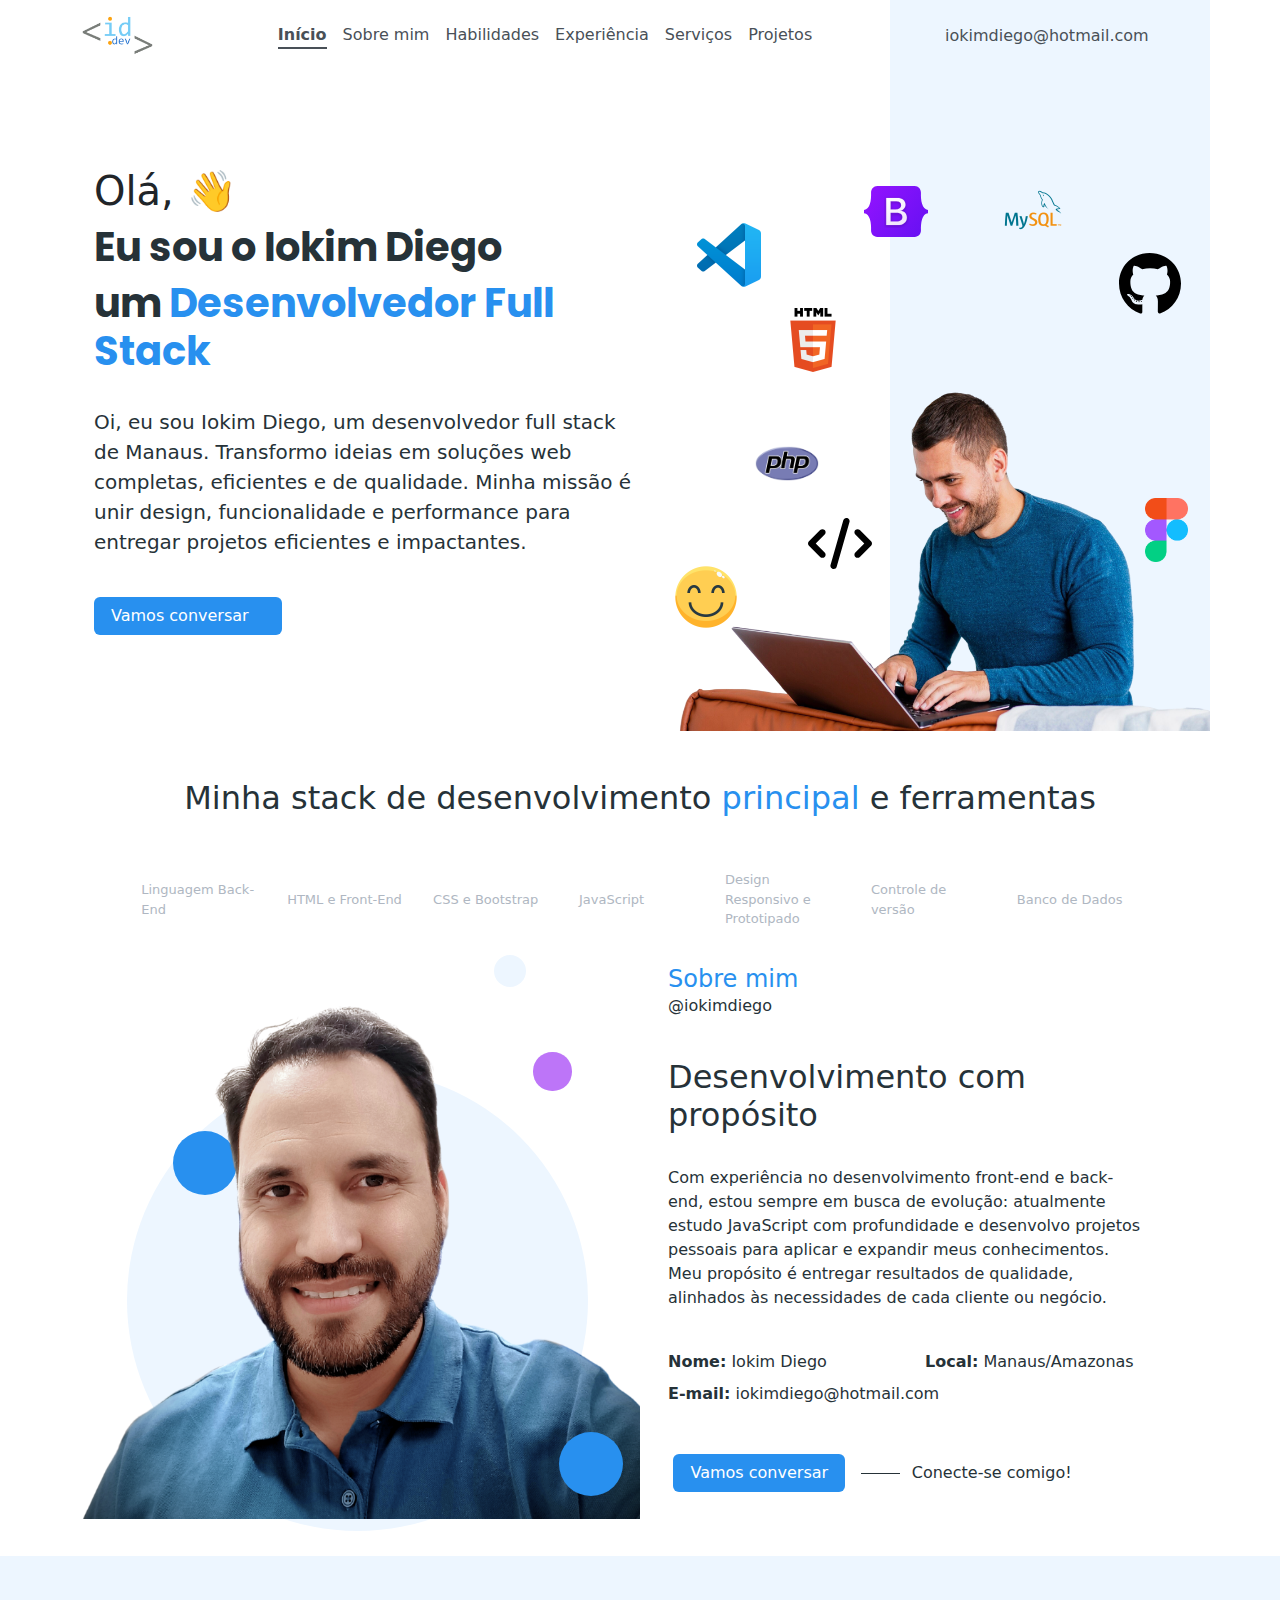
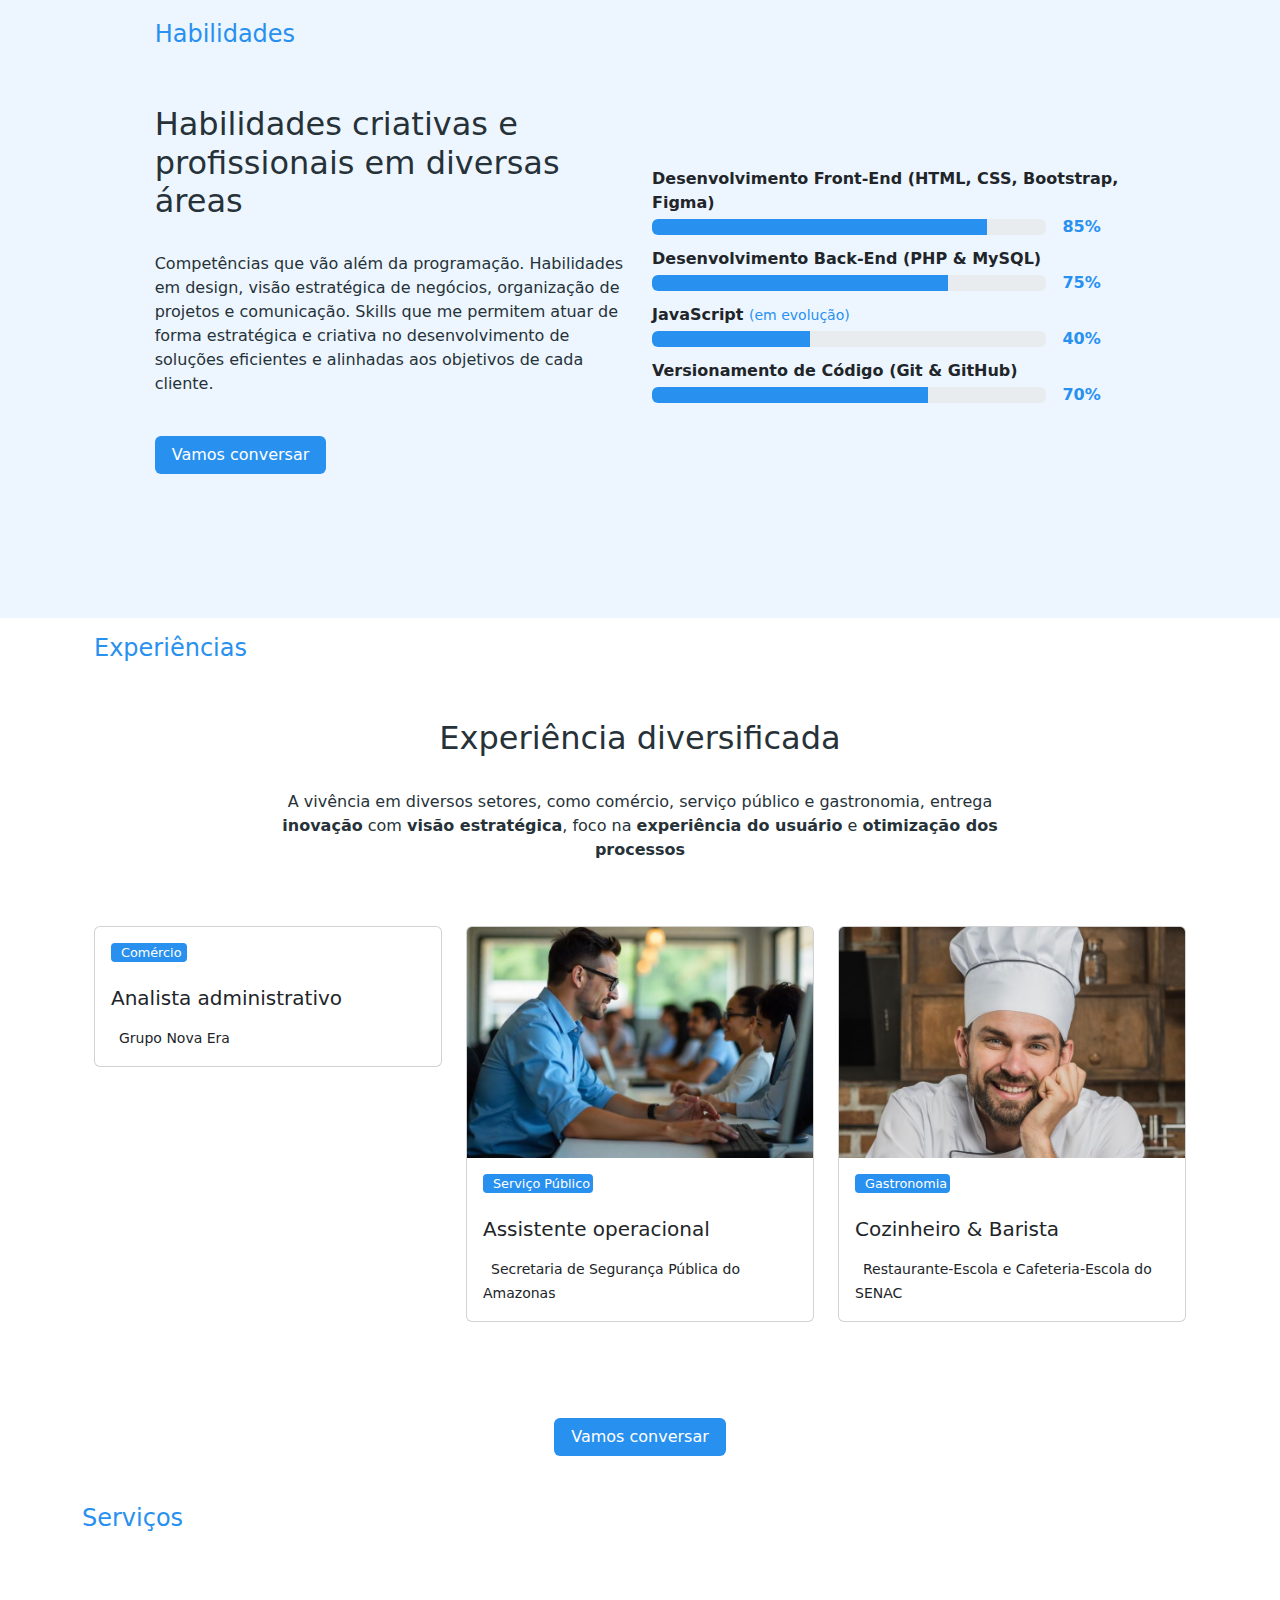
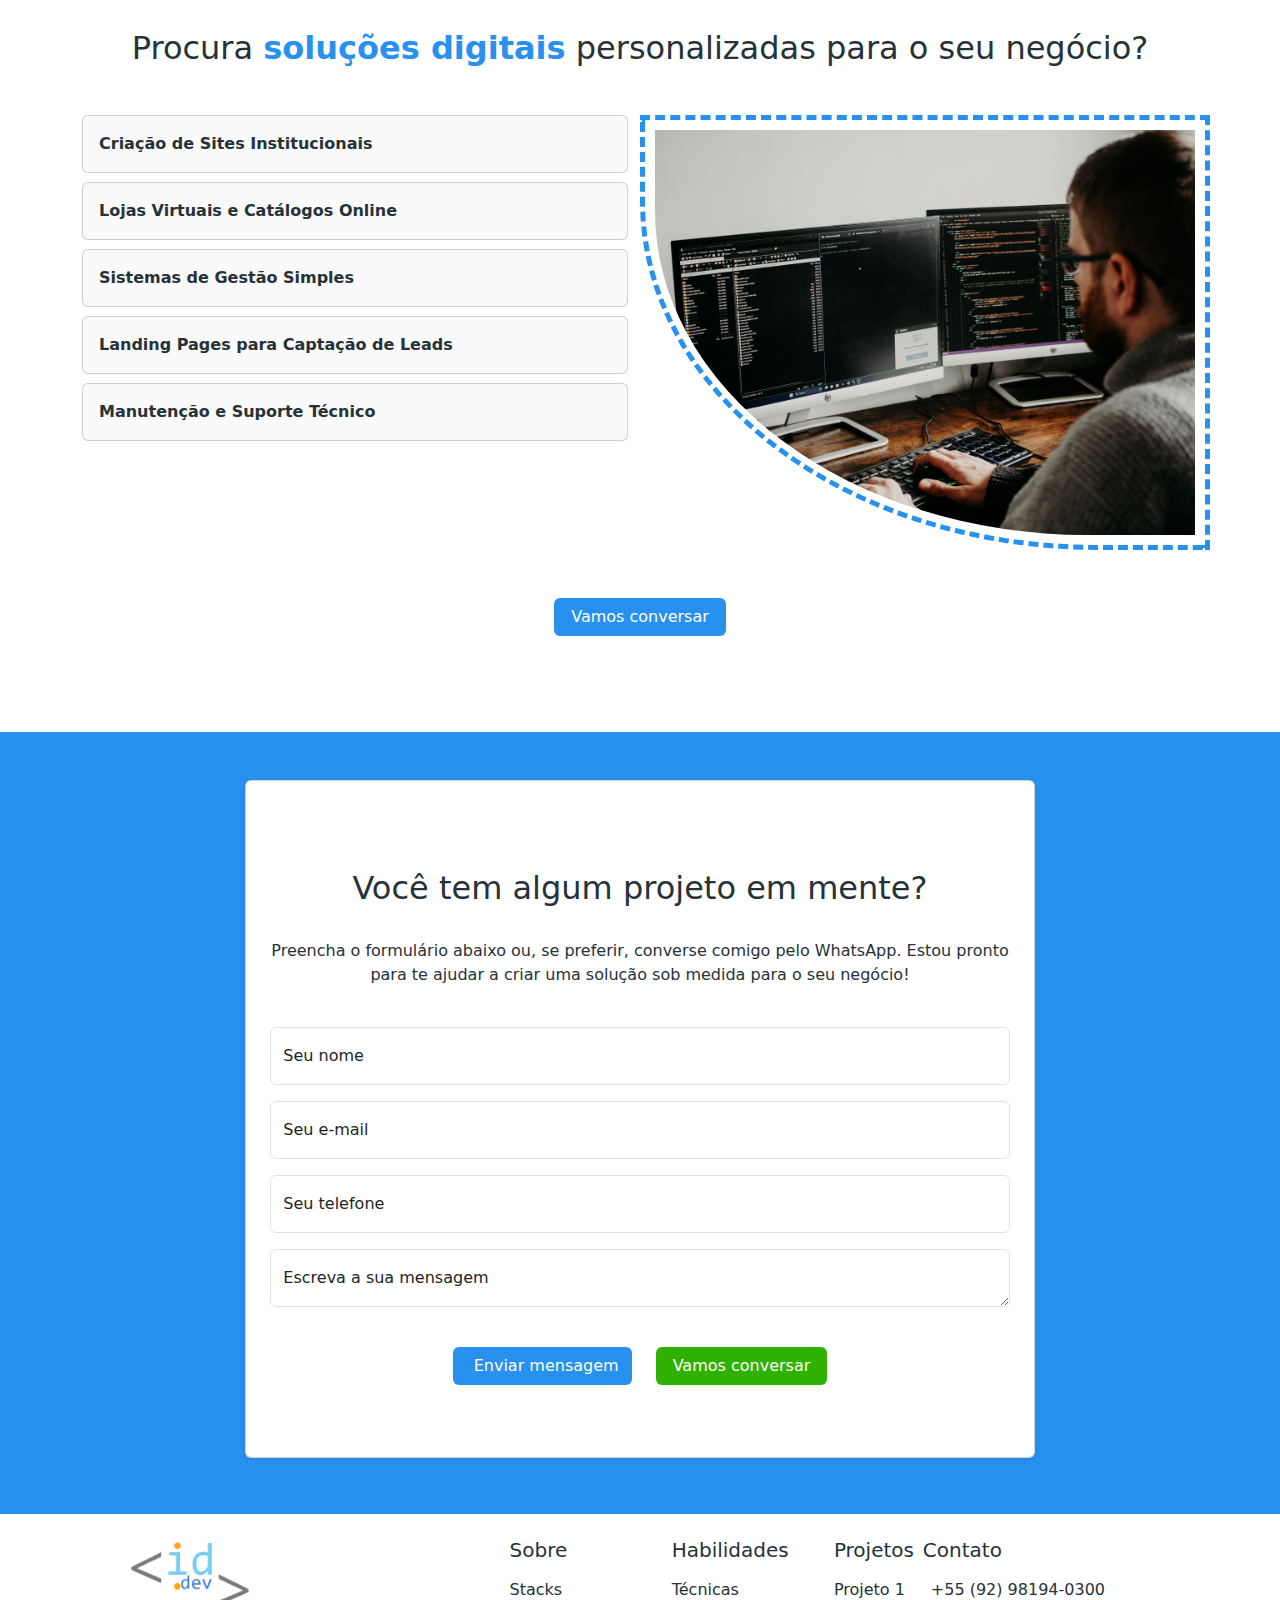
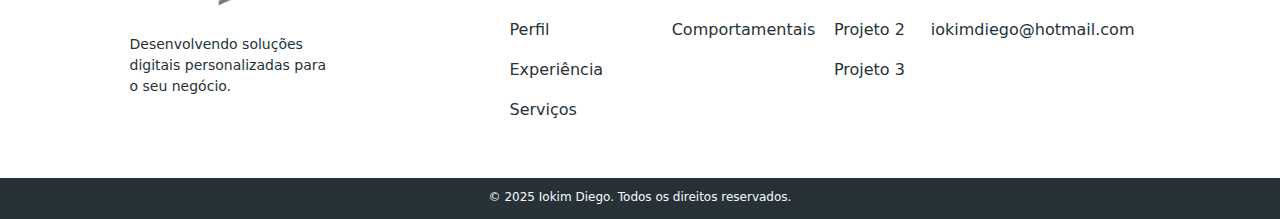
==== commit 44aa19d4: "fix(responsiveness): Corrige padding do botão da seção Sobre Mim, o tamanho da logo no header e reti" ====
--- a/index.html
+++ b/index.html
@@ -16,7 +16,7 @@
 <body>
     <header id="inicio">
         <!-- Início da Barra de Navegação - Telas Pequenas -->
-        <nav class="navbar menu-sanduiche bg-body-light fixed-top d-lg-none">
+        <nav class="navbar menu-sanduiche bg-body-light d-lg-none">
             <div class="container-fluid ps-4 pe-3 col-12 d-flex justify-content-between">
                 <a class="navbar-brand" href="#"><img class="img-fluid" src="assets/img/logo-id-dev.png" alt="Logomarca do site"></a>
                 <button class="navbar-toggler" type="button" data-bs-toggle="offcanvas" data-bs-target="#offcanvasNavbar" aria-controls="offcanvasNavbar" aria-label="Toggle navigation">
@@ -237,8 +237,8 @@
                                     </div>
                                 </div>
                             </div>
-                            <div class="row azul-escuro align-items-center justify-content-between pe-5 pb-4 mb-4">
-                                <div class="col-md-5 col-lg-5 text-center">
+                            <div class="row azul-escuro align-items-center justify-content-center text-center pe-lg-5 p-0 pb-4 mb-lg-4 mb-0">
+                                <div class="col-lg-5 col-12 text-center">
                                     <a href="https://wa.me/5592981940300/?text=Ol%C3%A1!%20Vim%20pelo%20seu%20site%20e%20gostaria%20de%20conversar%20sobre%20um%20projeto%2Fideia%20para%20o%20meu%20neg%C3%B3cio." class="btn btn-padrao ps-3 pe-3" role="button" target="_blank" rel="noopener no-referrer" data-bs-toggle="button"><i class="fa-brands fa-whatsapp"></i> Vamos conversar</a>
                                 </div>
                                 <div class="linha col-1 d-lg-flex d-none"></div>
--- a/assets/css/1.style-index.css
+++ b/assets/css/1.style-index.css
@@ -74,7 +74,7 @@
     text-align: start;
   }
   header img{
-    width: 50px;
+    width: 80px;
   }
   .caixa-azul-banner {
     display: none !important;
@@ -211,7 +211,7 @@
 @media (max-width: 999px) {
   .banner {
     width: 100%;
-    margin-top: 80px;
+    /* margin-top: 80px; */
   }
 
   .banner .row{
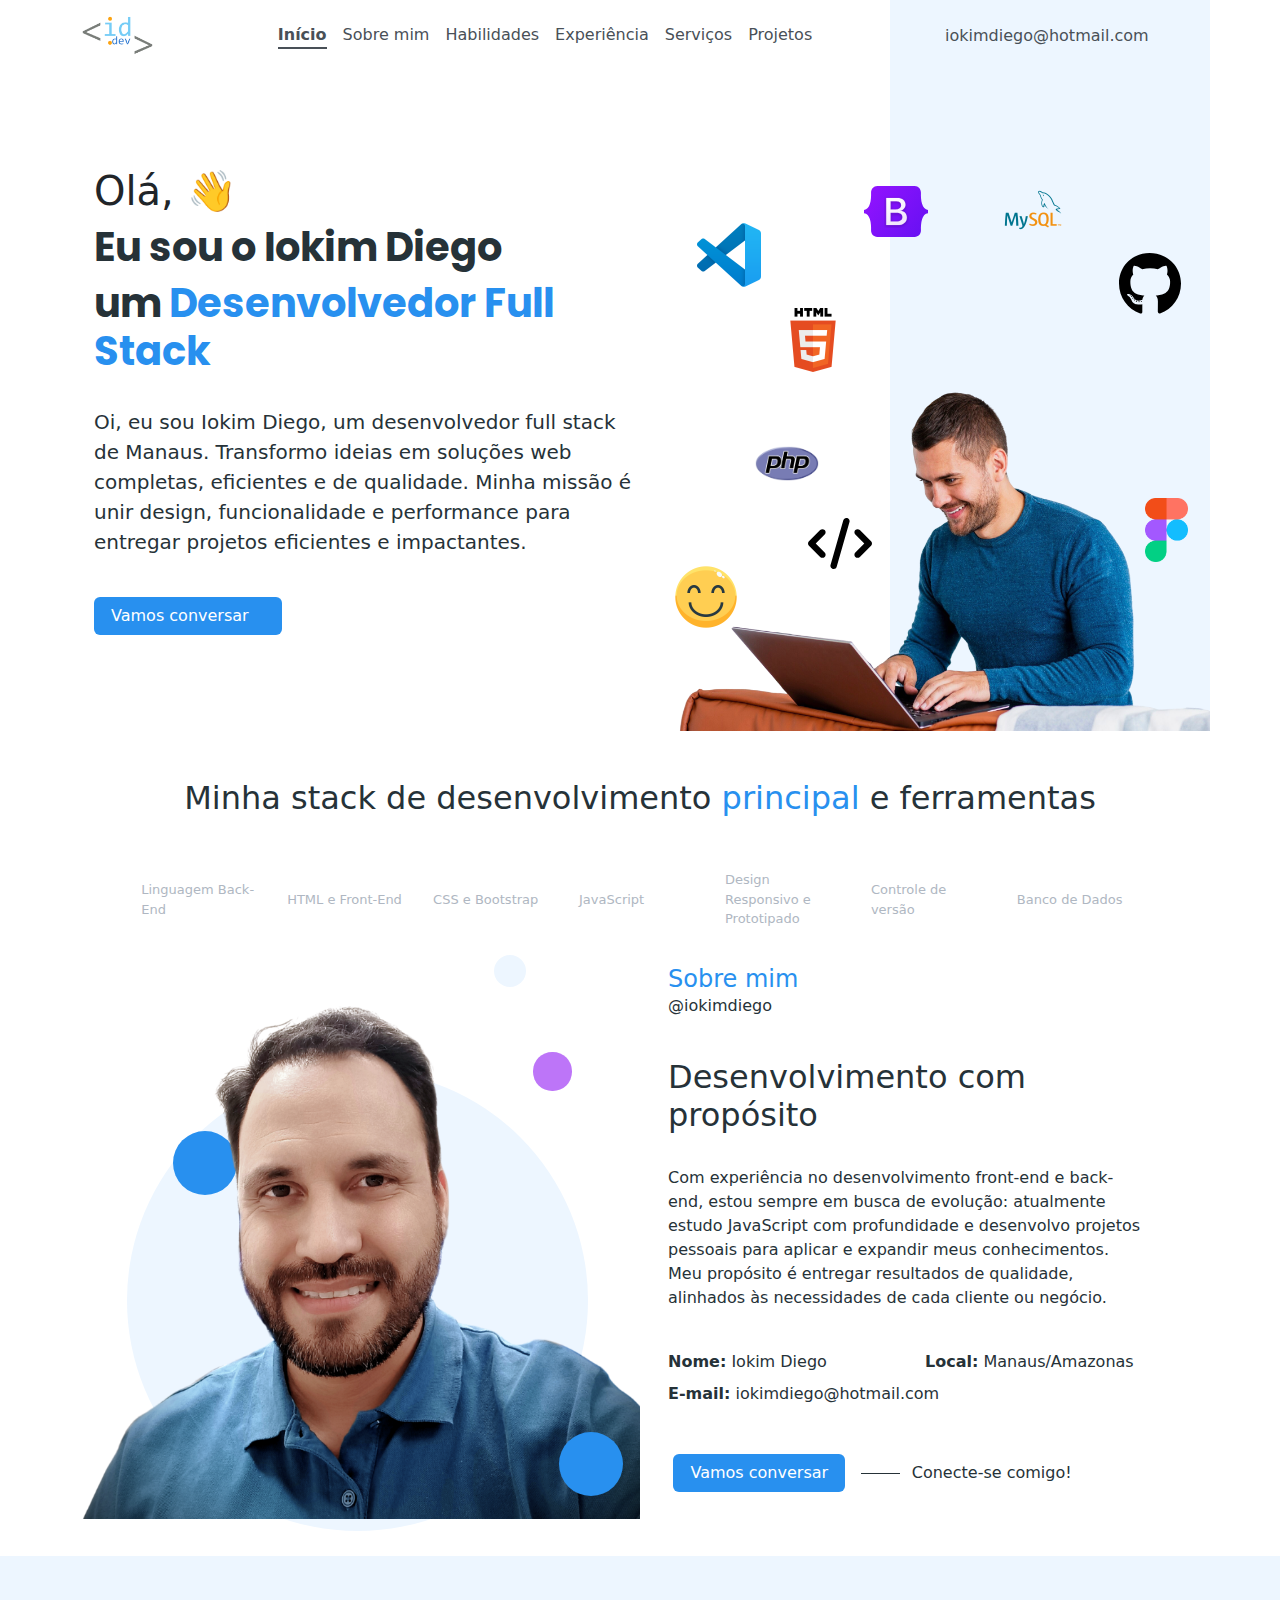
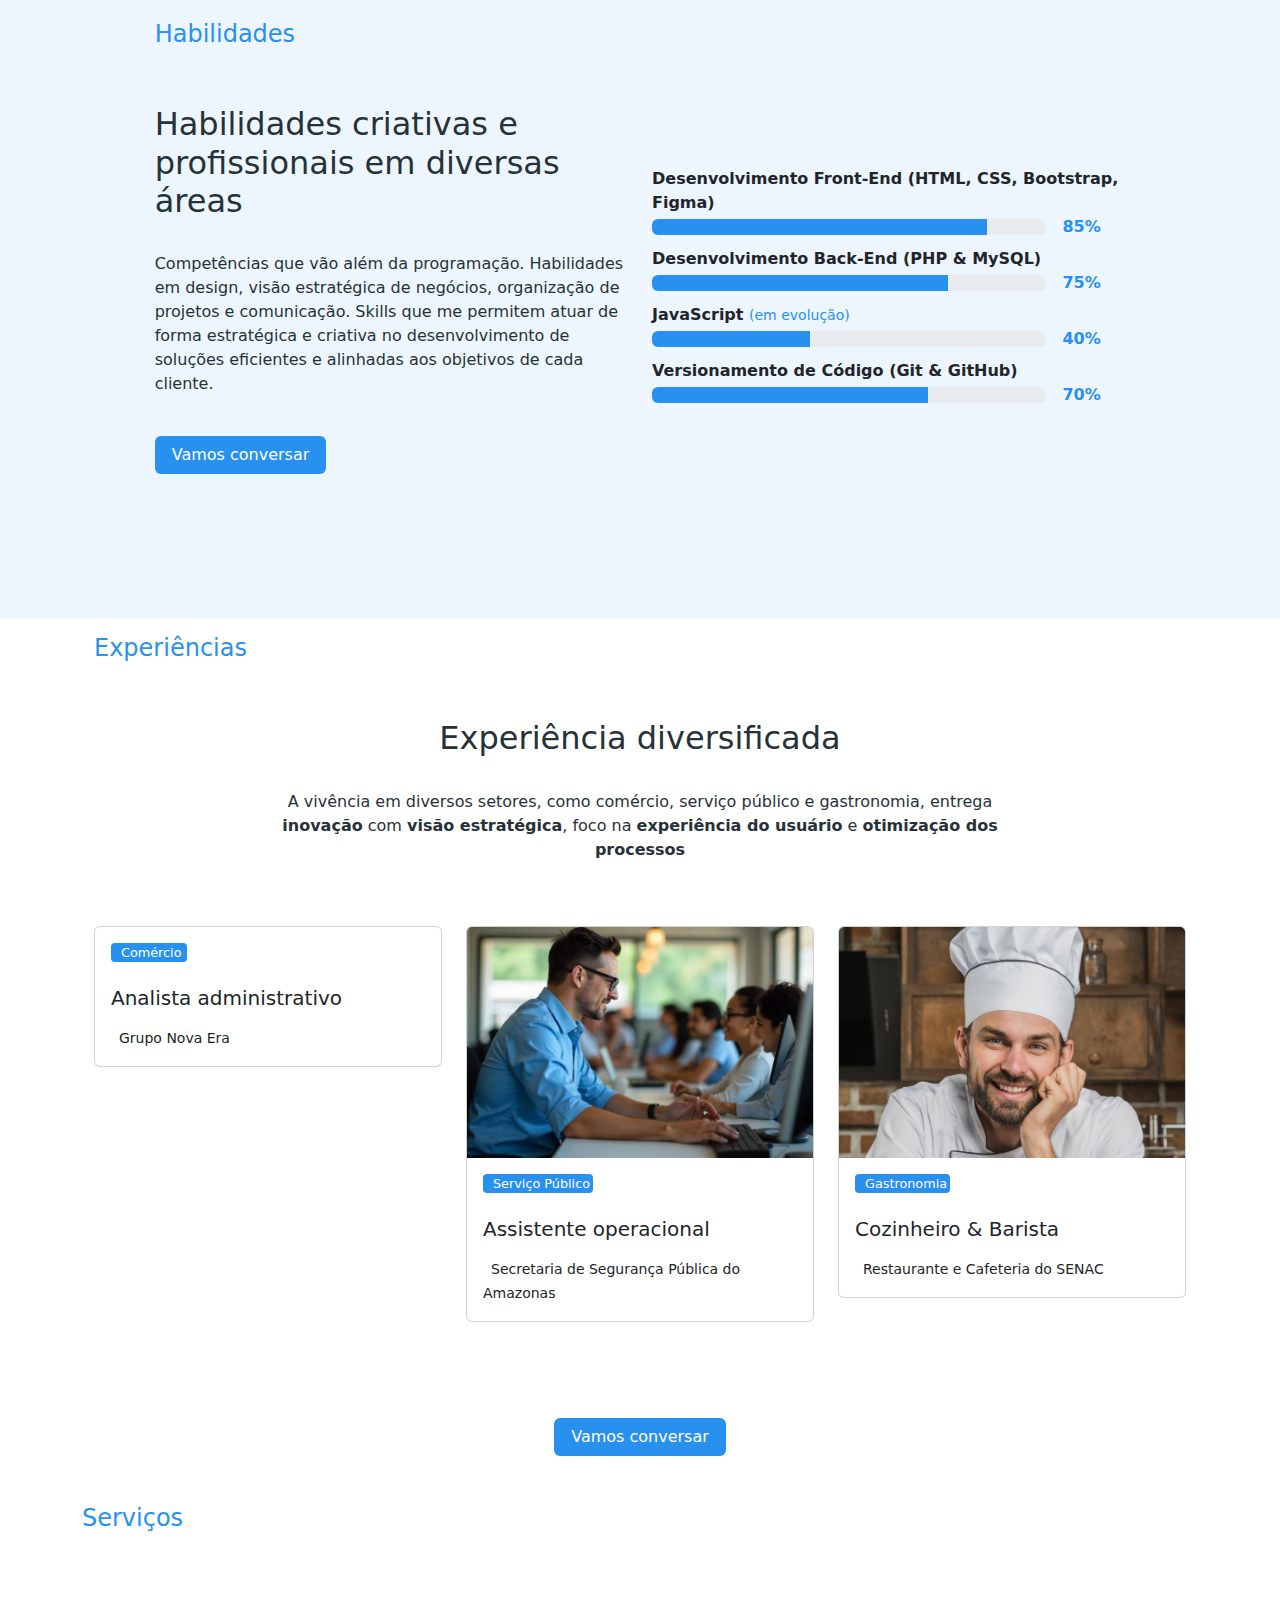
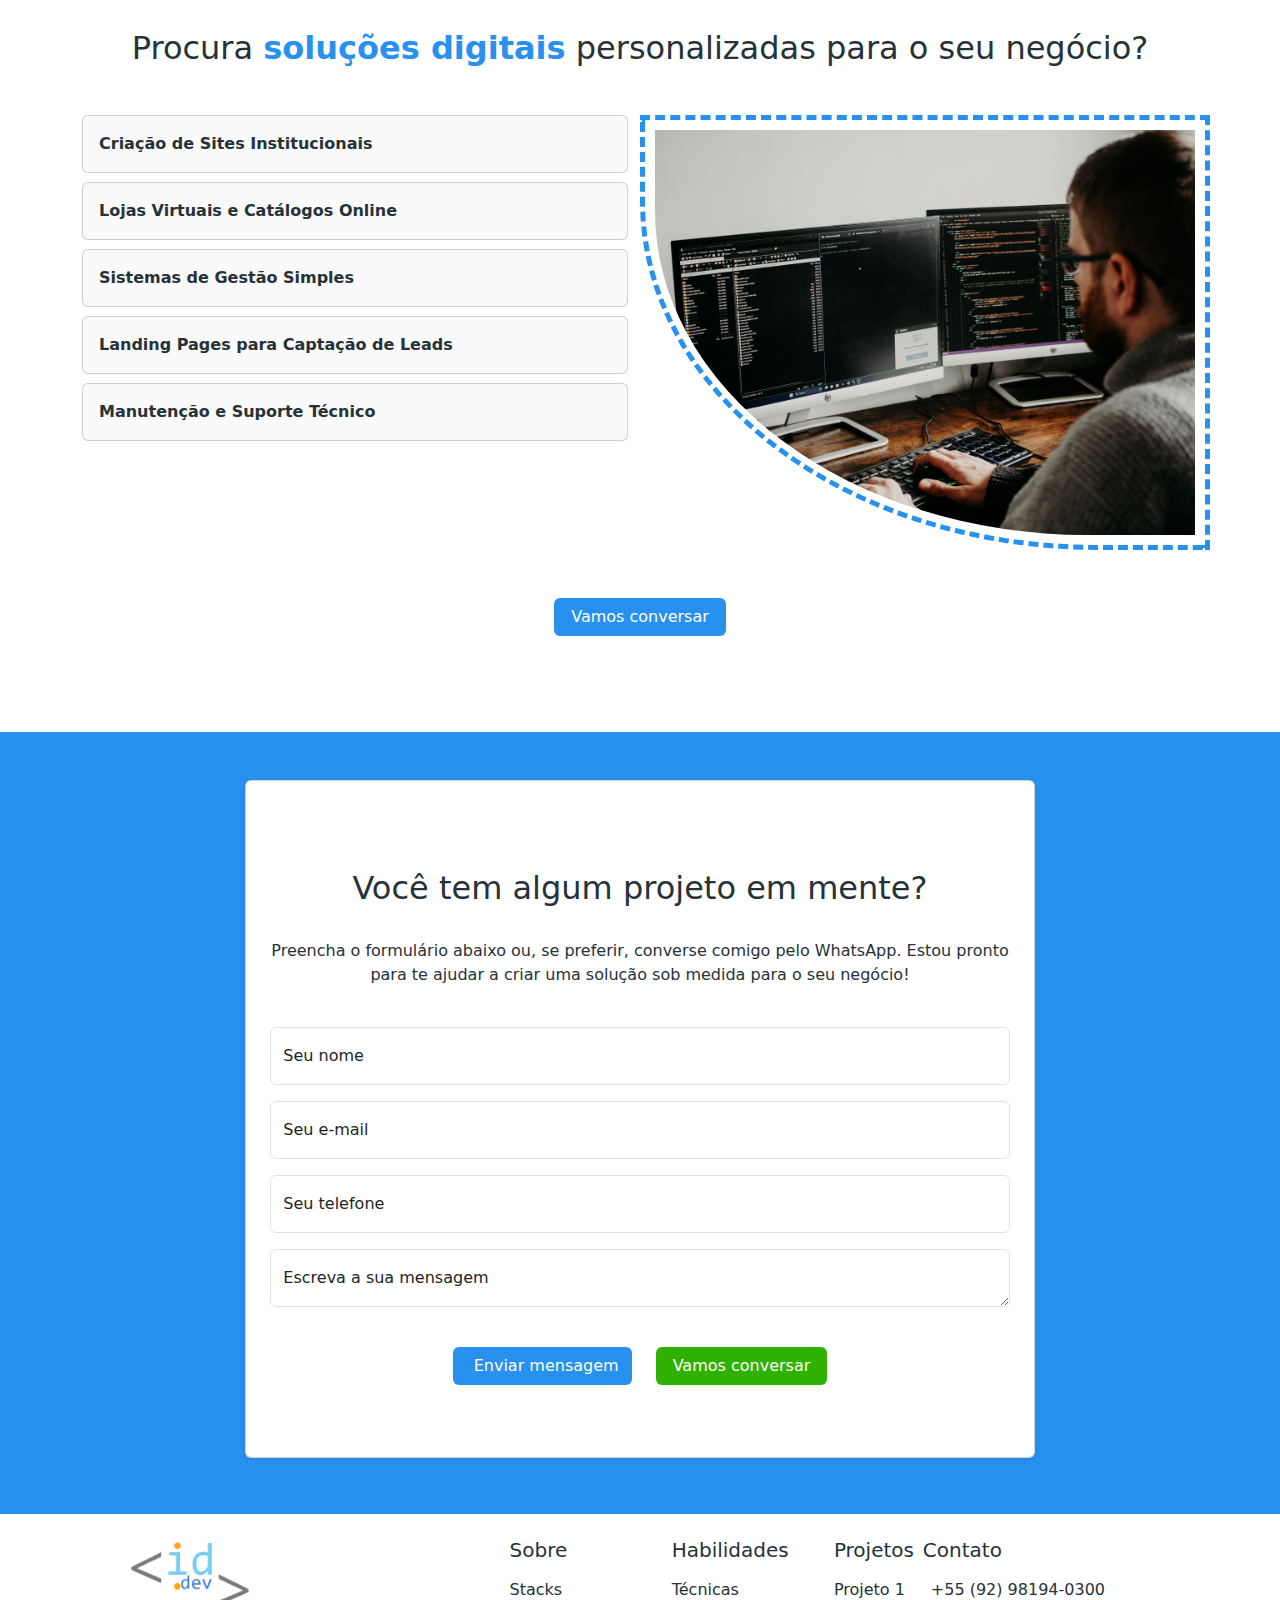
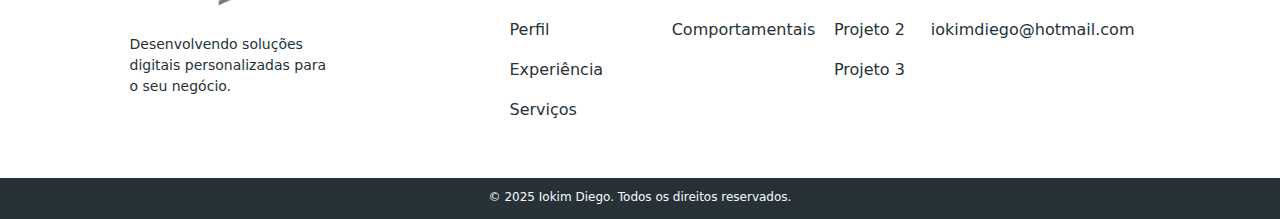
==== commit d96881b7: "fix(Cozinheiro): Corrige o texto do card Cozinheiro e Barista" ====
--- a/index.html
+++ b/index.html
@@ -350,7 +350,7 @@
                                 </div>
                                 <h5 class="card-title">Cozinheiro & Barista</h5>
                                 <p class="card-text"></p>
-                                <i class="fa-regular fa-building"></i><small class="ps-2">Restaurante-Escola e Cafeteria-Escola do SENAC</small>
+                                <i class="fa-regular fa-building"></i><small class="ps-2">Restaurante e Cafeteria do SENAC</small>
                             </div>
                         </div>
                     </div>
